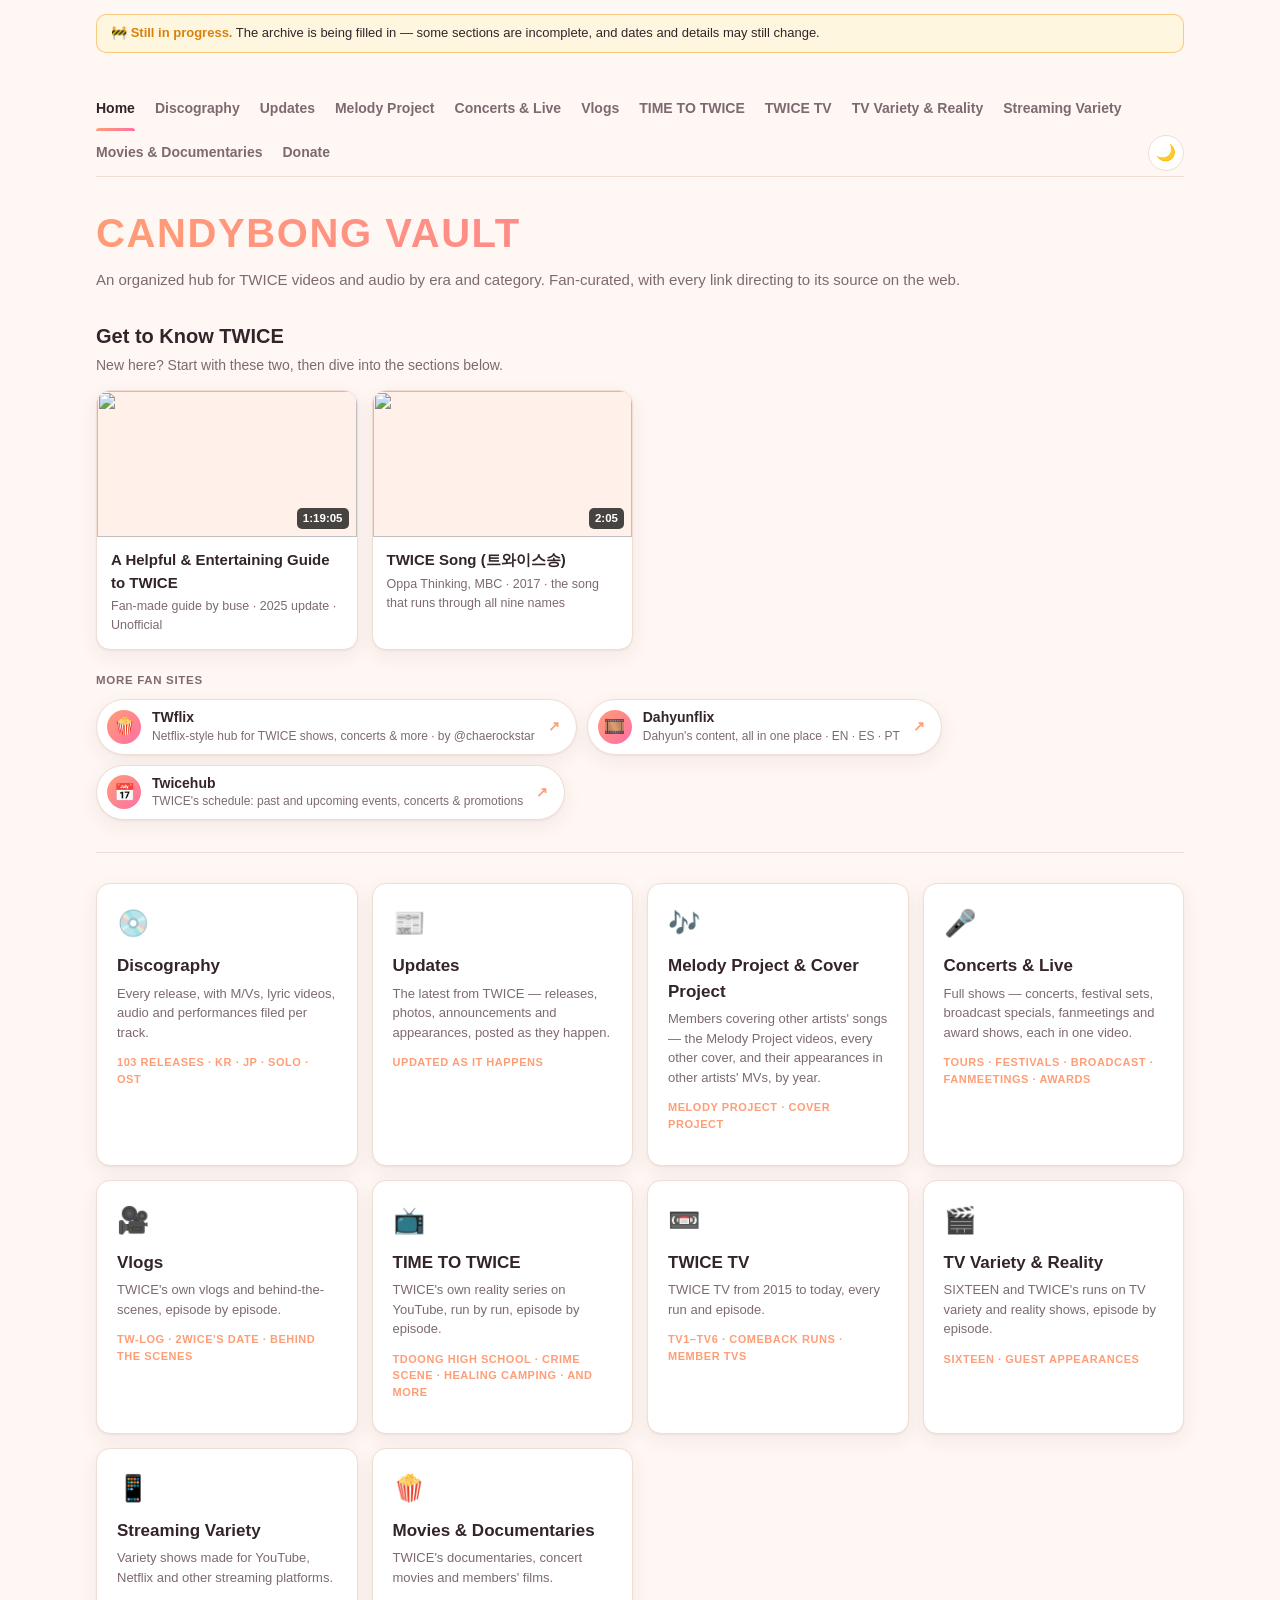
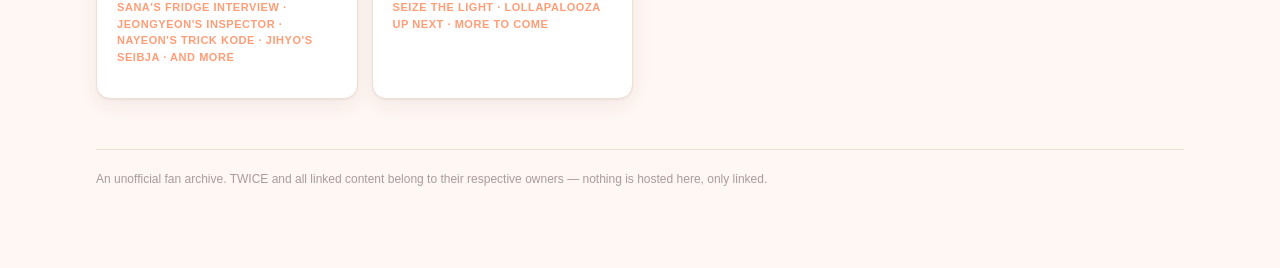
==== index.html @ 9ba410be "Movies & Documentaries page, back-to-top button, Lovely icons on member pages, member colours shared" ====
<!DOCTYPE html>
<html lang="en">
<head>
<meta charset="UTF-8">
<meta name="viewport" content="width=device-width, initial-scale=1.0">
<title>Candybong Vault · TWICE Archive</title>
<meta name="description" content="An organized hub for TWICE videos and audio by era and category. Fan-curated, with every link directing to its source on the web.">
<!-- Cache busting: bump every ?v= together whenever the CSS, JS or the JSON in
     data/ changes, so a browser can't pair new HTML with a stale script or stale
     data the way GitHub Pages' ten minute cache otherwise allows. The scripts
     pass their own ?v= through to the data file they fetch. -->
<link rel="icon" type="image/png" href="assets/img/favicon.png?v=258">
<link rel="apple-touch-icon" href="assets/img/apple-touch-icon.png?v=258">
<link rel="stylesheet" href="assets/css/style.css?v=258">
<script>try{var t=localStorage.getItem('twice-archive:theme');if(t==='light'||t==='dark')document.documentElement.setAttribute('data-theme',t)}catch(e){}</script>
</head>
<body>
<div class="wrap">
  <p class="wip-banner" role="status">🚧 <b>Still in progress.</b> The archive is being filled in — some sections are incomplete, and dates and details may still change.</p>
  <header class="site-head">
    <nav class="site-nav">
      <button type="button" class="theme-toggle" id="themeToggle" aria-label="Switch theme">🌙</button>
    </nav>
    <h1 class="site-title">Candybong Vault</h1>
    <p>An organized hub for TWICE videos and audio by era and category. Fan-curated, with every link directing to its source on the web.</p>
  </header>

  <!-- Starting points for someone new to TWICE. Each card links straight to the
       video; the thumbnail comes from YouTube. -->
  <section class="intro">
    <h2 class="intro-title">Get to Know TWICE</h2>
    <p class="intro-lede">New here? Start with these two, then dive into the sections below.</p>
    <div class="intro-grid">
      <a class="intro-card" href="https://www.youtube.com/watch?v=TJn3g9sWeDY" target="_blank" rel="noopener">
        <span class="thumb"><img src="https://i.ytimg.com/vi/TJn3g9sWeDY/hqdefault.jpg" alt="" loading="lazy"><i>1:19:05</i></span>
        <span class="body">
          <b>A Helpful &amp; Entertaining Guide to TWICE</b>
          <small>Fan-made guide by buse · 2025 update · Unofficial</small>
        </span>
      </a>
      <a class="intro-card" href="https://www.youtube.com/watch?v=YdeeXDO--cs" target="_blank" rel="noopener">
        <span class="thumb"><img src="https://i.ytimg.com/vi/YdeeXDO--cs/hqdefault.jpg" alt="" loading="lazy"><i>2:05</i></span>
        <span class="body">
          <b>TWICE Song (트와이스송)</b>
          <small>Oppa Thinking, MBC · 2017 · the song that runs through all nine names</small>
        </span>
      </a>
    </div>

    <!-- Other fan-made sites worth a visit. Add another <a class="site-link">
         to the row to list one more. -->
    <div class="intro-sites">
      <h3>More fan sites</h3>
      <div class="site-links">
        <a class="site-link" href="https://twflix.carrd.co/" target="_blank" rel="noopener">
          <span class="ico">🍿</span>
          <span class="txt">
            <b>TWflix</b>
            <small>Netflix-style hub for TWICE shows, concerts &amp; more · by @chaerockstar</small>
          </span>
          <span class="go" aria-hidden="true">↗</span>
        </a>
        <a class="site-link" href="https://sites.google.com/view/dahyunflix/intro" target="_blank" rel="noopener">
          <span class="ico">🎞️</span>
          <span class="txt">
            <b>Dahyunflix</b>
            <small>Dahyun's content, all in one place · EN · ES · PT</small>
          </span>
          <span class="go" aria-hidden="true">↗</span>
        </a>
        <a class="site-link" href="https://twicehub.com/twice" target="_blank" rel="noopener">
          <span class="ico">📅</span>
          <span class="txt">
            <b>Twicehub</b>
            <small>TWICE's schedule: past and upcoming events, concerts &amp; promotions</small>
          </span>
          <span class="go" aria-hidden="true">↗</span>
        </a>
      </div>
    </div>
  </section>

  <div class="hub-grid">
    <a class="hub-card" href="discography.html">
      <span class="emoji">💿</span>
      <h2>Discography</h2>
      <p>Every release, with M/Vs, lyric videos, audio and performances filed per track.</p>
      <span class="tag">103 releases · KR · JP · Solo · OST</span>
      <span class="hub-progress" data-key="twice-archive:discography-progress" data-noun="releases" hidden></span>
    </a>

    <a class="hub-card" href="updates.html">
      <span class="emoji">📰</span>
      <h2>Updates</h2>
      <p>The latest from TWICE — releases, photos, announcements and appearances, posted as they happen.</p>
      <span class="tag">Updated as it happens</span>
    </a>

    <a class="hub-card" href="covers.html">
      <span class="emoji">🎶</span>
      <h2>Melody Project &amp; Cover Project</h2>
      <p>Members covering other artists' songs — the Melody Project videos, every other cover, and their appearances in other artists' MVs, by year.</p>
      <span class="tag">Melody Project · Cover Project</span>
      <span class="hub-progress" data-key="twice-archive:covers-progress" data-noun="covers" hidden></span>
    </a>

    <a class="hub-card" href="live.html">
      <span class="emoji">🎤</span>
      <h2>Concerts &amp; Live</h2>
      <p>Full shows — concerts, festival sets, broadcast specials, fanmeetings and award shows, each in one video.</p>
      <span class="tag">Tours · Festivals · Broadcast · Fanmeetings · Awards</span>
      <span class="hub-progress" data-key="twice-archive:live-progress" data-noun="shows" hidden></span>
    </a>

    <a class="hub-card" href="vlogs.html">
      <span class="emoji">🎥</span>
      <h2>Vlogs</h2>
      <p>TWICE's own vlogs and behind-the-scenes, episode by episode.</p>
      <span class="tag">TW-LOG · 2WICE's DATE · Behind the Scenes</span>
      <span class="hub-progress" data-key="twice-archive:vlogs-progress" data-noun="episodes" hidden></span>
    </a>

    <a class="hub-card" href="timetotwice.html">
      <span class="emoji">📺</span>
      <h2>TIME TO TWICE</h2>
      <p>TWICE's own reality series on YouTube, run by run, episode by episode.</p>
      <span class="tag">TDOONG High School · Crime Scene · Healing Camping · and more</span>
      <span class="hub-progress" data-key="twice-archive:ttt-progress" data-noun="episodes" hidden></span>
    </a>

    <a class="hub-card" href="twicetv.html">
      <span class="emoji">📼</span>
      <h2>TWICE TV</h2>
      <p>TWICE TV from 2015 to today, every run and episode.</p>
      <span class="tag">TV1–TV6 · comeback runs · member TVs</span>
      <span class="hub-progress" data-key="twice-archive:twicetv-progress" data-noun="episodes" hidden></span>
    </a>

    <a class="hub-card" href="variety.html">
      <span class="emoji">🎬</span>
      <h2>TV Variety &amp; Reality</h2>
      <p>SIXTEEN and TWICE's runs on TV variety and reality shows, episode by episode.</p>
      <span class="tag">SIXTEEN · Guest appearances</span>
      <span class="hub-progress" data-key="twice-archive:variety-progress" data-noun="episodes" hidden></span>
    </a>

    <a class="hub-card" href="streaming.html">
      <span class="emoji">📱</span>
      <h2>Streaming Variety</h2>
      <p>Variety shows made for YouTube, Netflix and other streaming platforms.</p>
      <span class="tag">Sana's Fridge Interview · Jeongyeon's Inspector · Nayeon's Trick KODE · Jihyo's Seibja · and more</span>
      <span class="hub-progress" data-key="twice-archive:streaming-progress" data-noun="episodes" hidden></span>
    </a>

    <a class="hub-card" href="movies.html">
      <span class="emoji">🍿</span>
      <h2>Movies &amp; Documentaries</h2>
      <p>TWICE's documentaries, concert movies and members' films.</p>
      <span class="tag">Seize the Light · Lollapalooza UP NEXT · more to come</span>
      <span class="hub-progress" data-key="twice-archive:movies-progress" data-noun="videos" hidden></span>
    </a>
  </div>

  <footer class="site-foot">
    An unofficial fan archive. TWICE and all linked content belong to their respective owners —
    nothing is hosted here, only linked.
  </footer>

</div>
<script src="assets/js/theme.js?v=258"></script>
<script>
/* Watched progress on the Discography card. The discography page leaves its
   totals in localStorage each time it counts them, so the hub can show them
   without loading the whole data file. Nothing stored yet — never visited, or
   storage off — and the line simply stays hidden. */
document.querySelectorAll('.hub-progress[data-key]').forEach(function (host) {
  var p;
  try { p = JSON.parse(localStorage.getItem(host.dataset.key) || 'null'); }
  catch (e) { p = null; }
  if (!p || !p.total || p.entries == null) return;
  var done = p.seen >= p.total;
  host.classList.toggle('done', done);
  host.innerHTML =
    '<i class="bar"><b style="width:' + Math.round(100 * p.seen / p.total) + '%"></b></i>' +
    (done
      ? '✓ All ' + p.total + ' videos watched'
      : '<b>' + p.seen + '</b> / ' + p.total + ' videos watched · ' +
        p.done + ' of ' + p.entries + ' ' + host.dataset.noun + ' done');
  host.hidden = false;
});
</script>
</body>
</html>
---- assets/css/style.css ----
/* ---------------------------------------------------------------------------
   TWICE Content Archive — shared stylesheet.

   Every colour is a token on :root so the dark-mode block below only has to
   restate the handful that actually change. Pages set data-accent on <html>
   to tint themselves per section (discography, time-to-twice, …) without
   needing their own stylesheet.
--------------------------------------------------------------------------- */

:root {
  --peach:      #ff9d76;
  --candy:      #ff6fa5;
  --grape:      #8b6fd1;
  --mint:       #4ec9b0;

  --accent:     var(--peach);
  --accent-2:   var(--candy);
  --accent-ink: var(--accent);   /* accent used as text; pages with a pale accent point it at --accent-2 */

  --bg:         #fff7f3;
  --surface:    #ffffff;
  --surface-2:  #fff1ea;
  --line:       #f0ddd4;
  --line-soft:  #f7e8e1;

  --text:       #33242a;
  --text-soft:  #7d6a70;
  --text-faint: #a99a9f;

  --ok:         #2e9e6b;
  --warn:       #c97a1e;

  --radius:     14px;
  --radius-sm:  9px;
  --shadow:     0 1px 2px rgba(80,40,50,.06), 0 6px 20px rgba(80,40,50,.07);
  --shadow-lg:  0 10px 50px rgba(60,25,40,.22);

  --font: "Pretendard", -apple-system, BlinkMacSystemFont, "Segoe UI", Roboto,
          "Helvetica Neue", "Apple SD Gothic Neo", "Malgun Gothic", sans-serif;
}

/* Section tints. Each page sets one on <html>. */
:root[data-accent="discography"] { --accent: var(--candy);  --accent-2: var(--peach); }
:root[data-accent="shows"]       { --accent: var(--grape);  --accent-2: var(--candy); }
/* Updates through Movies & Documentaries each wear one member's colour, in menu
   order, fading into a deeper shade of it (the member hex matches MEMBER_COLORS in core.js). */
:root[data-accent="updates"]     { --accent: #49c0ec; --accent-2: #1f7fb8; } /* Nayeon */
:root[data-accent="covers"]      { --accent: #c4cc63; --accent-2: #737d1c; } /* Jeongyeon (her Lovely's green) */
:root[data-accent="live"]        { --accent: #e67ea3; --accent-2: #c2457e; } /* Momo */
:root[data-accent="vlogs"]       { --accent: #8c79b4; --accent-2: #5b4596; } /* Sana */
:root[data-accent="ttt"]         { --accent: #f9cc85; --accent-2: #e0913a; } /* Jihyo */
:root[data-accent="twicetv"]     { --accent: #62dab4; --accent-2: #1f9a76; } /* Mina (her Lovely's mint) */
/* Dahyun's white. White vanishes on the light page, so there it's silver;
   the dark page gets the pearl white itself (set below, with the dark inks). */
:root[data-accent="variety"]     { --accent: #c9c4ce; --accent-2: #8a8490; } /* Dahyun */
:root[data-accent="streaming"]   { --accent: #e62722; --accent-2: #a8151a; } /* Chaeyoung */
:root[data-accent="movies"]      { --accent: #2253a3; --accent-2: #163a78; } /* Tzuyu */
:root:is([data-accent="covers"], [data-accent="live"], [data-accent="vlogs"],
      [data-accent="twicetv"], [data-accent="variety"], [data-accent="updates"],
      [data-accent="ttt"], [data-accent="streaming"], [data-accent="movies"]) { --accent-ink: var(--accent-2); }
/* Silver is too light to read as text on the light page; a deeper grey does. */
:root[data-accent="variety"] { --accent-ink: #6d6772; }
/* …but on the dark background it's the bright member colour that reads. */
@media (prefers-color-scheme: dark) {
  :root:not([data-theme="light"]) { --accent-ink: var(--accent); }
}
:root[data-theme="dark"] { --accent-ink: var(--accent); }
/* Tzuyu's navy is too dark to read on the dark background; lift it. */
@media (prefers-color-scheme: dark) {
  :root[data-accent="movies"]:not([data-theme="light"]) { --accent-ink: #7fa6ea; }
}
:root[data-accent="movies"][data-theme="dark"] { --accent-ink: #7fa6ea; }
@media (prefers-color-scheme: dark) {
  :root[data-accent="variety"]:not([data-theme="light"]) { --accent: #f4f2f6; --accent-2: #bcb7c1; --accent-ink: #f4f2f6; }
}
:root[data-accent="variety"][data-theme="dark"] { --accent: #f4f2f6; --accent-2: #bcb7c1; --accent-ink: #f4f2f6; }
/* Jeongyeon's green, Jihyo's apricot, Mina's mint and Dahyun's white are too pale for white text on a selected chip. */
:root:is([data-accent="covers"], [data-accent="ttt"], [data-accent="twicetv"], [data-accent="variety"]) .chip.on { color: #2a1b22; }

@media (prefers-color-scheme: dark) {
  :root:not([data-theme="light"]) {
    --bg:        #171114;
    --surface:   #211820;
    --surface-2: #2b2029;
    --line:      #3a2c36;
    --line-soft: #312430;
    --text:      #f6ecf1;
    --text-soft: #bda9b5;
    --text-faint:#8e7a86;
    --ok:        #5fd39b;
    --warn:      #e0a457;
    --shadow:    0 1px 2px rgba(0,0,0,.35), 0 6px 20px rgba(0,0,0,.35);
    --shadow-lg: 0 10px 50px rgba(0,0,0,.6);
  }
}
:root[data-theme="dark"] {
  --bg:#171114; --surface:#211820; --surface-2:#2b2029; --line:#3a2c36;
  --line-soft:#312430; --text:#f6ecf1; --text-soft:#bda9b5; --text-faint:#8e7a86;
  --ok:#5fd39b; --warn:#e0a457;
  --shadow:0 1px 2px rgba(0,0,0,.35), 0 6px 20px rgba(0,0,0,.35);
  --shadow-lg:0 10px 50px rgba(0,0,0,.6);
}

* { box-sizing: border-box; }

body {
  margin: 0;
  font-family: var(--font);
  background: var(--bg);
  color: var(--text);
  -webkit-font-smoothing: antialiased;
  line-height: 1.5;
}

a { color: inherit; }

.wrap { max-width: 1120px; margin: 0 auto; padding: 0 16px 80px; }

/* ---------- header ---------- */

.site-head { padding: 34px 0 22px; }

/* Site-wide notice while the archive is being filled in. Remove the <p> from
   each page when it's done. */
.wip-banner {
  margin: 14px 0 0; padding: 9px 14px;
  border: 1px solid color-mix(in srgb, #f0980d 45%, transparent);
  border-radius: 10px;
  background: color-mix(in srgb, #ffc224 14%, var(--surface));
  color: var(--text); font-size: 13px; line-height: 1.45;
}
.wip-banner b { color: #d9820a; }

/* Site navigation reads as a menu bar — plain links on a rule, the current
   page underlined — so it can't be mistaken for the filter pills below it. */
.site-nav {
  display: flex; flex-wrap: wrap; gap: 0 20px; align-items: center;
  margin-bottom: 26px;
  border-bottom: 1px solid var(--line);
}
.site-nav a {
  position: relative;
  text-decoration: none; font-size: 14px; font-weight: 600;
  color: var(--text-soft);
  padding: 11px 0;
}
.site-nav a:hover { color: var(--text); }
.site-nav a.on { color: var(--text); }
.site-nav a.on::after {
  content: ""; position: absolute; left: 0; right: 0; bottom: -1px;
  height: 3px; border-radius: 3px 3px 0 0;
  background: linear-gradient(90deg, var(--accent), var(--accent-2));
}

/* Light / dark toggle, pushed to the right end of the nav row. */
.theme-toggle {
  margin: 5px 0 5px auto;
  width: 36px; height: 36px; border-radius: 999px;
  display: inline-grid; place-items: center;
  font-size: 16px; line-height: 1; cursor: pointer;
  border: 1px solid var(--line); background: var(--surface);
  transition: border-color .15s ease, transform .15s ease;
}
.theme-toggle:hover { border-color: var(--accent); transform: rotate(-12deg); }
.theme-toggle:focus-visible { outline: 2px solid var(--accent); outline-offset: 2px; }

.site-head h1 {
  margin: 0 0 6px;
  font-size: clamp(26px, 5vw, 40px);
  letter-spacing: -.02em;
  background: linear-gradient(100deg, var(--accent), var(--accent-2));
  -webkit-background-clip: text; background-clip: text;
  -webkit-text-fill-color: transparent;
}
/* The home page's site name: capitals from CSS rather than typed, so screen
   readers still read it as words. Loosened, since caps crowd at -.02em. */
.site-head h1.site-title { text-transform: uppercase; letter-spacing: .04em; }
.site-head p { margin: 0; color: var(--text-soft); font-size: 15px; }
/* ---------- Get to Know TWICE (home page) ---------- */

/* A rule under the section sets it apart from the archive cards below. */
.intro {
  margin: 8px 0 30px; padding-bottom: 32px;
  border-bottom: 1px solid var(--line);
}
.intro-title { margin: 0 0 4px; font-size: 20px; }
.intro-lede { margin: 0 0 14px; font-size: 14px; color: var(--text-soft); }
.intro-grid {
  display: grid; gap: 14px;
  grid-template-columns: repeat(auto-fill, minmax(260px, 1fr));
}
.intro-card {
  display: flex; flex-direction: column; text-decoration: none;
  background: var(--surface);
  border: 1px solid var(--line);
  border-radius: var(--radius);
  overflow: hidden;
  box-shadow: var(--shadow);
  transition: transform .15s ease, border-color .15s ease;
}
.intro-card:hover { transform: translateY(-3px); border-color: var(--accent); }
.intro-card .thumb { position: relative; display: block; aspect-ratio: 16 / 9; background: var(--surface-2); }
.intro-card .thumb img { width: 100%; height: 100%; object-fit: cover; display: block; }
.intro-card .thumb i {
  position: absolute; right: 8px; bottom: 8px;
  font-style: normal; font-size: 11.5px; font-weight: 700; color: #fff;
  padding: 2px 6px; border-radius: 5px; background: rgba(0,0,0,.72);
}
.intro-card .body { display: block; padding: 12px 14px 14px; }
.intro-card b { display: block; font-size: 15px; margin-bottom: 3px; }
.intro-card small { display: block; font-size: 12.5px; color: var(--text-soft); }

/* Other fan sites: a row of pill buttons under the intro cards. */
.intro-sites { margin-top: 22px; }
.intro-sites h3 {
  margin: 0 0 10px; font-size: 11.5px; font-weight: 700;
  text-transform: uppercase; letter-spacing: .06em; color: var(--text-soft);
}
.site-links { display: flex; flex-wrap: wrap; gap: 10px; }
.site-link {
  display: inline-flex; align-items: center; gap: 11px;
  max-width: 100%; padding: 9px 16px 9px 10px;
  text-decoration: none; color: var(--text);
  background: var(--surface);
  border: 1px solid var(--line); border-radius: 999px;
  box-shadow: var(--shadow);
  transition: transform .15s ease, border-color .15s ease;
}
.site-link:hover { transform: translateY(-2px); border-color: var(--accent); }
.site-link:focus-visible { outline: 2px solid var(--accent); outline-offset: 2px; }
.site-link .ico {
  flex: none; width: 34px; height: 34px; border-radius: 999px;
  display: grid; place-items: center; font-size: 17px;
  background: linear-gradient(135deg, var(--accent), var(--accent-2));
}
.site-link .txt { min-width: 0; }
.site-link b { display: block; font-size: 14px; line-height: 1.25; }
.site-link small { display: block; font-size: 12px; color: var(--text-soft); }
.site-link .go { flex: none; margin-left: 2px; font-size: 14px; font-weight: 700; color: var(--accent-ink); transition: transform .15s ease; }
.site-link:hover .go { transform: translate(2px, -2px); }

/* ---------- hub cards ---------- */

.hub-grid {
  display: grid; gap: 14px;
  grid-template-columns: repeat(auto-fill, minmax(240px, 1fr));
  margin-top: 8px;
}
.hub-card {
  display: block; text-decoration: none;
  background: var(--surface);
  border: 1px solid var(--line);
  border-radius: var(--radius);
  padding: 20px;
  box-shadow: var(--shadow);
  transition: transform .15s ease, border-color .15s ease;
}
.hub-card:hover { transform: translateY(-3px); border-color: var(--accent); }
.hub-card.soon { opacity: .55; pointer-events: none; }
.hub-card .emoji { font-size: 26px; display: block; margin-bottom: 10px; }
.hub-card h2 { margin: 0 0 5px; font-size: 17px; }
.hub-card p { margin: 0; font-size: 13px; color: var(--text-soft); }
.hub-card .tag {
  display: inline-block; margin-top: 12px; font-size: 11px; font-weight: 700;
  text-transform: uppercase; letter-spacing: .05em; color: var(--accent-ink);
}
/* Watched totals under the Discography card's tag, filled in by index.html
   from what discography.js last counted. */
.hub-progress { display: block; margin-top: 10px; font-size: 12px; color: var(--text-soft); }
.hub-progress .bar {
  display: block; height: 4px; border-radius: 999px; margin-bottom: 6px;
  background: var(--line); overflow: hidden;
}
.hub-progress .bar b {
  display: block; height: 100%;
  background: linear-gradient(90deg, var(--accent), var(--accent-2));
}
.hub-progress > b { color: var(--accent-ink); }
.hub-progress.done { color: var(--ok); font-weight: 600; }
.hub-progress.done .bar b { background: var(--ok); }

/* ---------- toolbar ---------- */

.toolbar {
  position: sticky; top: 0; z-index: 20;
  background: color-mix(in srgb, var(--bg) 88%, transparent);
  backdrop-filter: blur(10px);
  border-bottom: 1px solid var(--line-soft);
  padding: 12px 0;
  margin-bottom: 20px;
}
/* theme.js tucks the toolbar away while you scroll down the list and
   brings it back as soon as you scroll up. */
.toolbar { transition: transform .25s ease; }
.toolbar.tucked { transform: translateY(calc(-100% - 1px)); }
.toolbar .row { display: flex; flex-wrap: wrap; gap: 8px; align-items: center; }
.toolbar .row + .row { margin-top: 9px; }

.search {
  flex: 1 1 220px; min-width: 0;
  padding: 10px 14px; font-size: 14px; font-family: inherit;
  color: var(--text);
  background: var(--surface);
  border: 1px solid var(--line); border-radius: 999px;
}
.search:focus { outline: 2px solid var(--accent); outline-offset: 1px; border-color: transparent; }

.chip {
  font: inherit; font-size: 12.5px; font-weight: 600;
  color: var(--text-soft); cursor: pointer;
  padding: 7px 12px; border-radius: 999px;
  border: 1px solid var(--line); background: var(--surface);
}
.chip:hover { color: var(--text); }
.chip.on {
  color: #fff; border-color: transparent;
  background: linear-gradient(120deg, var(--accent), var(--accent-2));
}

/* The page's main split (Melody Project / Cover Project…, Tours / Festivals…)
   is a segmented control rather than more pills: one tinted track, the chosen
   segment lifted out of it. It wraps inside the track rather than scrolling:
   a page with many series (TV Variety) outgrows one line, and a mouse can't
   swipe a hidden-scrollbar row sideways. */
.toolbar .row.tabs {
  display: inline-flex; flex-wrap: wrap; gap: 2px;
  max-width: 100%;
  padding: 4px; border-radius: 12px;
  background: var(--surface-2); border: 1px solid var(--line);
}
.tabs .chip {
  flex: none; white-space: nowrap;
  font-size: 13.5px; padding: 8px 14px; border-radius: 9px;
  border: 0; background: transparent;
}
.tabs .chip.on {
  color: var(--accent-ink); background: var(--surface);
  box-shadow: 0 1px 2px rgba(80,40,50,.10), 0 2px 8px rgba(80,40,50,.08);
}
/* In the dark the surface is darker than the track, so a white-card lift
   would read as sunken — tint the chosen segment with the accent instead. */
@media (prefers-color-scheme: dark) {
  :root:not([data-theme="light"]) .tabs .chip.on {
    color: var(--text); box-shadow: none;
    background: color-mix(in srgb, var(--accent) 32%, var(--surface-2));
  }
}
:root[data-theme="dark"] .tabs .chip.on {
  color: var(--text); box-shadow: none;
  background: color-mix(in srgb, var(--accent) 32%, var(--surface-2));
}
.toolbar .row.tabs + .row { margin-top: 12px; }

/* Past a handful of series, live.js swaps the tabs for one dropdown: a pill
   the size of the search box, with its own chevron in place of the browser's. */
.series-picker {
  position: relative; display: inline-flex; align-items: center; gap: 10px;
  max-width: 100%;
}
.picker-label {
  font-size: 12px; font-weight: 700; letter-spacing: .06em; text-transform: uppercase;
  color: var(--text-soft);
}
.series-picker select {
  appearance: none; -webkit-appearance: none;
  min-width: 260px; max-width: 100%; min-height: 40px;
  padding: 9px 40px 9px 16px;
  font: inherit; font-size: 14px; font-weight: 600; color: var(--text);
  background: var(--surface-2); cursor: pointer;
  border: 1px solid var(--line); border-radius: 12px;
  text-overflow: ellipsis;
}
.series-picker select:hover { border-color: var(--accent); }
.series-picker select:focus-visible { outline: 2px solid var(--accent); outline-offset: 1px; }
.series-picker::after {
  content: ''; position: absolute; right: 16px; top: 50%;
  width: 7px; height: 7px; margin-top: -5px; pointer-events: none;
  border-right: 2px solid var(--text-soft); border-bottom: 2px solid var(--text-soft);
  transform: rotate(45deg);
}
.toolbar .row.picker + .row { margin-top: 12px; }

/* On a phone the nav doesn't fit one line, and wrapping it leaves the first
   row's underline floating off the rule. Keep it one row that swipes sideways,
   with the theme toggle pinned at the right end over a fade. The main tabs wrap
   inside their track instead, so no category hides off the edge. A mouse
   has no swipe, so theme.js turns the wheel sideways on the nav row. */
@media (max-width: 640px) {
  .site-nav {
    flex-wrap: nowrap; gap: 0 18px;
    overflow-x: auto; scrollbar-width: none;
  }
  .site-nav::-webkit-scrollbar { display: none; }
  .site-nav a { flex: none; white-space: nowrap; }
  .site-nav a.on::after { bottom: 0; }       /* the scroller clips anything below its edge */
  .theme-toggle {
    position: sticky; right: 0; flex: none;
    /* a solid ring, then a fade, so links slide out of sight under it */
    box-shadow: 0 0 0 6px var(--bg), -26px 0 16px 2px var(--bg);
  }
  .toolbar .row.tabs { display: flex; flex-wrap: wrap; }
  .toolbar .row:first-child { flex-wrap: nowrap; }   /* search and progress share one line */
  .search { flex-basis: 0; }

  /* Wrapped member and year chips stacked up to fill most of a phone screen,
     and the toolbar is sticky, so they stayed there. Give each row one line
     that swipes sideways and runs to the screen edges. */
  .toolbar .row:not(.tabs):not(.picker):not(:first-child) {
    flex-wrap: nowrap; overflow-x: auto; scrollbar-width: none;
    margin-inline: -16px; padding-inline: 16px;
  }
  .toolbar .row:not(.tabs):not(.picker):not(:first-child)::-webkit-scrollbar { display: none; }
  .toolbar .row:not(.tabs):not(.picker):not(:first-child) > * { flex: none; white-space: nowrap; }

  /* The dropdown stretches to the full width beside its label. */
  .series-picker { display: flex; flex: 1; }
  .series-picker select { flex: 1; min-width: 0; }

}

/* Count beside a filter chip's label. */
.chip-n {
  font-size: 10.5px; font-weight: 700; opacity: .6;
  margin-left: 2px;
}
.chip.on .chip-n { opacity: .8; }

.spacer { flex: 1 1 auto; }

.progress-pill {
  font-size: 12.5px; font-weight: 600; color: var(--text-soft);
  padding: 7px 12px; border-radius: 999px;
  background: var(--surface-2); border: 1px solid var(--line);
  white-space: nowrap;
}
.progress-pill b { color: var(--accent-ink); }

/* ---------- album grid ---------- */

.era-head {
  display: flex; align-items: center; gap: 12px;
  margin: 34px 0 14px;
}
.era-head h2 { margin: 0; font-size: 19px; letter-spacing: -.01em; }
.era-head .rule { flex: 1; height: 1px; background: var(--line); }
.era-head .count { font-size: 12px; color: var(--text-faint); }
.era-head .era-years { margin-left: 4px; font-size: 14px; font-weight: 600; color: var(--text-faint); }

/* A season inside a series section (Vlogs: TW-LOG's Secret Friend, its tours). */
.season-head {
  display: flex; align-items: baseline; gap: 10px;
  margin: 22px 0 10px; padding-left: 10px;
  border-left: 3px solid var(--accent);
}
.season-head h3 { margin: 0; font-size: 15px; }
.season-head .count { font-size: 12px; color: var(--text-faint); }
.season-summary {
  margin: -4px 0 12px; padding-left: 13px; max-width: 70ch;
  font-size: 13px; line-height: 1.5; color: var(--text-soft);
}

.album-grid {
  display: grid; gap: 16px;
  grid-template-columns: repeat(auto-fill, minmax(168px, 1fr));
}

.album-card {
  display: flex; flex-direction: column; text-align: left;
  font: inherit; color: inherit; cursor: pointer;
  padding: 0; border: 1px solid var(--line); border-radius: var(--radius);
  background: var(--surface); overflow: hidden;
  box-shadow: var(--shadow);
  transition: transform .15s ease, border-color .15s ease;
}
.album-card:hover { transform: translateY(-3px); border-color: var(--accent); }

.cover {
  position: relative; aspect-ratio: 1 / 1; width: 100%;
  background: linear-gradient(135deg, var(--accent), var(--accent-2));
  display: grid; place-items: center; overflow: hidden;
}
.cover img { width: 100%; height: 100%; object-fit: cover; display: block; }
/* Stand-in when no cover art has been dropped into assets/img/covers yet. */
.cover .initials {
  font-size: 30px; font-weight: 800; color: #fff;
  letter-spacing: -.03em; text-shadow: 0 2px 10px rgba(0,0,0,.25);
}
.cover .ring {
  position: absolute; right: 8px; bottom: 8px;
  font-size: 10.5px; font-weight: 700; color: #fff;
  padding: 3px 8px; border-radius: 999px;
  background: rgba(20,10,16,.6); backdrop-filter: blur(4px);
}
.cover .ring.done { background: var(--ok); }

/* Watched progress on a cover. The bar along the bottom fills as videos are
   watched; a finished release also gets a tick, a dimmed cover and a green
   frame so it reads as done from across the grid. */
.cover .bar {
  position: absolute; left: 0; right: 0; bottom: 0; height: 4px;
  background: rgba(20,10,16,.35);
}
.cover .bar i { display: block; height: 100%; background: var(--accent); transition: width .2s ease; }
.cover .tick {
  position: absolute; left: 8px; top: 8px;
  width: 26px; height: 26px; border-radius: 999px;
  display: grid; place-items: center;
  font-size: 14px; font-weight: 800; line-height: 1; color: #fff;
  background: var(--ok); box-shadow: 0 2px 8px rgba(0,0,0,.3);
}
.album-card.done { border-color: var(--ok); }
.album-card.done:hover { border-color: var(--ok); }
.album-card.done .cover img { filter: saturate(.55) brightness(.8); }
.album-card.done .cover .bar i { background: var(--ok); }

.album-card .body { padding: 11px 12px 13px; }
.album-card h3 { margin: 0 0 3px; font-size: 14px; line-height: 1.3; }
.album-card .meta { margin: 0; font-size: 11.5px; color: var(--text-faint); }

/* Who the release is credited to, when it isn't simply Twice — the other
   artist on a collaboration. */
.card-artist {
  margin: 0 0 6px; font-size: 11.5px; font-weight: 600;
  color: var(--accent-ink); line-height: 1.3;
}
.panel-artist {
  margin: 0 0 5px; font-size: 13px; font-weight: 600; color: var(--accent-ink);
}

/* Release type, shown under the title on the card and in the panel head. */
.type-row { margin: 0 0 5px; }
.type-badge {
  display: inline-block;
  font-size: 10px; font-weight: 700; letter-spacing: .05em; text-transform: uppercase;
  padding: 2.5px 8px; border-radius: 999px;
  border: 1px solid var(--line); background: var(--surface-2); color: var(--text-soft);
}
.type-badge[data-type="Full Album"] { background:#8b6fd1; border-color:transparent; color:#fff; }
.type-badge[data-type="EP"]         { background:#3f8fd6; border-color:transparent; color:#fff; }
.type-badge[data-type="Single"]     { background:#e0902f; border-color:transparent; color:#fff; }
.type-badge[data-type="Reissue"]    { background:#4ec9b0; border-color:transparent; color:#123; }
.type-badge[data-type="Compilation"] { background:#e2b93b; border-color:transparent; color:#2a1b22; }
.type-badge[data-type="Remix Album"] { background:#8b6fd1; border-color:transparent; color:#fff; }

/* Recently released — set by isNew() in discography.js, expires on its own. */
.new-badge {
  display: inline-block; margin-left: 4px;
  font-size: 10px; font-weight: 800; letter-spacing: .05em; text-transform: uppercase;
  padding: 2.5px 8px; border-radius: 999px;
  background: var(--accent); color: #fff;
}

/* A member writing credit. On its own line under the title rather than lost
   among the pills on the title row. */
.written-row { margin: 6px 0 0 28px; display: flex; flex-wrap: wrap; gap: 6px; }
.written, .member {
  display: inline-block;
  font-size: 11.5px; font-weight: 700; letter-spacing: .01em;
  padding: 3px 10px; border-radius: 999px;
  /* A hairline keeps a near-white member colour (Dahyun) legible against the
     light theme; it disappears against the darker colours. */
  border: 1px solid rgba(0,0,0,.14);
  /* fallback until the inline member colours apply */
  color: #fff; background: linear-gradient(120deg, var(--grape), var(--accent));
}
:root[data-theme="dark"] .written, :root[data-theme="dark"] .member { border-color: rgba(255,255,255,.18); }
@media (prefers-color-scheme: dark) {
  :root:not([data-theme="light"]) .written,
  :root:not([data-theme="light"]) .member { border-color: rgba(255,255,255,.18); }
}
@media (max-width: 560px) { .written-row { margin-left: 0; } }

/* Solo, sub-unit and featured credits beside a track title. */
.credit {
  font-size: 11px; font-weight: 600; color: var(--text-soft);
  padding: 2px 8px; border-radius: 999px;
  background: var(--surface-2); border: 1px solid var(--line);
}

/* ---------- album detail overlay ---------- */

.overlay {
  position: fixed; inset: 0; z-index: 100;
  display: none; padding: 20px 14px;
  background: rgba(30,12,22,.55); backdrop-filter: blur(4px);
  overflow-y: auto; overscroll-behavior: contain;
}
.overlay.open { display: block; }

.panel {
  max-width: 820px; margin: 0 auto;
  background: var(--bg);
  border: 1px solid var(--line);
  border-radius: 18px;
  box-shadow: var(--shadow-lg);
  overflow: hidden;
}

.panel-head {
  display: flex; gap: 16px; align-items: flex-start;
  padding: 20px; border-bottom: 1px solid var(--line);
  background: var(--surface);
}
.panel-head .cover { width: 108px; flex: none; border-radius: var(--radius-sm); }
.panel-head .info { flex: 1; min-width: 0; }
.panel-head h2 { margin: 0 0 3px; font-size: 21px; letter-spacing: -.01em; }
.panel-head .ko { margin: 0 0 6px; font-size: 13px; color: var(--text-soft); }
.panel-head .meta { margin: 0 0 12px; font-size: 12.5px; color: var(--text-faint); }
.panel-close {
  font: inherit; font-size: 22px; line-height: 1; cursor: pointer;
  color: var(--text-soft); background: none; border: 0; padding: 4px 6px;
}
.panel-close:hover { color: var(--text); }
/* ‹ › to the neighbouring release, grouped with the close button. */
.panel-nav { display: flex; align-items: center; gap: 6px; flex: none; }
.panel-arrow {
  font: inherit; font-size: 20px; line-height: 1; cursor: pointer;
  width: 32px; height: 32px; border-radius: 999px;
  display: grid; place-items: center; padding: 0 0 2px;
  color: var(--text-soft); background: var(--surface-2); border: 1px solid var(--line);
}
.panel-arrow:hover:not(:disabled) { color: var(--text); border-color: var(--accent); }
.panel-arrow:disabled { opacity: .35; cursor: default; }

/* The arrows float at the panel's sides, vertically centred, and stay put while
   the tracklist scrolls. They only show while the overlay is open. */
.panel-float { display: none; }
.overlay.open + .panel-float { display: block; }
.panel-float .panel-arrow {
  position: fixed; z-index: 101; top: 50%; transform: translateY(-50%);
  width: 44px; height: 44px; padding: 0;
  color: var(--text); background: var(--surface);
  box-shadow: var(--shadow-lg);
}
/* 820px panel, 14px overlay padding: sit just outside its edges. */
.panel-float #panelPrev { left:  max(10px, calc(50% - 410px - 58px)); }
.panel-float #panelNext { right: max(10px, calc(50% - 410px - 58px)); }
.panel-float .panel-arrow:disabled { opacity: 0; pointer-events: none; }

.stream-links { display: flex; flex-wrap: wrap; gap: 7px; }
.region-lock {
  margin: 7px 0 0; font-size: 11.5px; font-weight: 600; color: var(--warn);
  display: inline-block;
  padding: 3px 9px; border-radius: 999px;
  background: var(--surface-2); border: 1px dashed var(--line);
}
.stream-btn {
  display: inline-flex; align-items: center; gap: 6px;
  text-decoration: none; font-size: 12.5px; font-weight: 600;
  padding: 7px 12px; border-radius: 999px;
  border: 1px solid var(--line); background: var(--surface-2); color: var(--text);
}
.stream-btn:hover { border-color: currentColor; }
.stream-btn .dot { width: 8px; height: 8px; border-radius: 50%; flex: none; }
.stream-btn[data-svc="spotify"]   .dot { background: #1db954; }
.stream-btn[data-svc="appleMusic"].dot,
.stream-btn[data-svc="appleMusic"] .dot { background: #fa243c; }
.stream-btn[data-svc="youtubeMusic"] .dot { background: #ff0000; }
.stream-btn[data-svc="melon"]     .dot { background: #00cd3c; }
/* A service with no link yet still renders, greyed, so gaps are visible. */
.stream-btn.empty { opacity: .4; pointer-events: none; }

.panel-body { padding: 8px 20px 24px; }

/* ---------- track rows ---------- */

.track {
  padding: 14px 0;
  border-bottom: 1px solid var(--line-soft);
}
.track:last-child { border-bottom: 0; }

.track-head { display: flex; align-items: baseline; gap: 8px; flex-wrap: wrap; }
.track-no { font-size: 12px; color: var(--text-faint); width: 20px; flex: none; }
.track-title { font-size: 14.5px; font-weight: 650; }
.track-ko { font-size: 12.5px; color: var(--text-soft); }
.star {
  font-size: 10px; font-weight: 700; text-transform: uppercase; letter-spacing: .05em;
  color: #fff; padding: 2px 7px; border-radius: 999px;
  background: linear-gradient(120deg, var(--accent), var(--accent-2));
}

.video-strip {
  display: grid; gap: 10px; margin-top: 10px;
  grid-template-columns: repeat(auto-fill, minmax(190px, 1fr));
}

.no-video {
  margin-top: 8px; font-size: 12.5px; color: var(--text-faint);
  display: flex; align-items: center; gap: 10px; flex-wrap: wrap;
}
.no-video a { color: var(--accent-ink); font-weight: 600; }

/* ---------- video card ---------- */

.vcard {
  border: 1px solid var(--line); border-radius: var(--radius-sm);
  background: var(--surface); overflow: hidden;
}
.vcard.watched { opacity: .62; }
.vcard.watched:hover { opacity: 1; }

.vthumb {
  position: relative; display: block; width: 100%; padding: 0;
  border: 0; background: #000; cursor: pointer;
  aspect-ratio: 16 / 9; overflow: hidden;
}
.vthumb img { position: relative; z-index: 1; width: 100%; height: 100%; object-fit: cover; display: block; }
.vthumb img[hidden] { display: none; }   /* stub thumbnail — let the gradient show */
/* Sits under the <img>: shows while the thumbnail decodes, and stays put if
   the video has no usable thumbnail at all. Bottom-left so it never collides
   with the centred play button. */
.vthumb .fallback {
  position: absolute; inset: 0;
  display: flex; align-items: flex-end; padding: 9px 10px;
  background: linear-gradient(135deg, var(--accent), var(--accent-2));
  color: #fff; font-size: 11px; font-weight: 700; letter-spacing: .04em;
  text-shadow: 0 1px 4px rgba(0,0,0,.25);
}
.vthumb .play {
  position: absolute; inset: 0; margin: auto;
  width: 46px; height: 46px; border-radius: 50%;
  background: rgba(0,0,0,.62); color: #fff;
  display: grid; place-items: center; font-size: 15px;
  transition: transform .15s ease, background .15s ease;
}
.vthumb:hover .play { transform: scale(1.12); background: var(--accent); }
.vthumb .dur {
  position: absolute; right: 6px; bottom: 6px;
  font-size: 10.5px; font-weight: 600; color: #fff;
  background: rgba(0,0,0,.75); padding: 1px 5px; border-radius: 3px;
}
/* A hand-picked highlight, stuck on the thumbnail itself rather than filed in
   the tag row, so it carries at a glance down a long grid. Top-left is the
   free corner: the play button owns the centre and .dur the bottom-right. The
   white rim and the drop shadow are what make it read as a sticker, and it
   keeps the site's own pink rather than the per-section accent so it looks the
   same on every page. */
.vthumb .must, .season-head .must, .era-head .must {
  position: absolute; z-index: 2; top: 7px; left: 7px;
  font-size: 9.5px; font-weight: 800; letter-spacing: .05em; text-transform: uppercase;
  padding: 3px 8px; border-radius: 999px; white-space: nowrap;
  background: linear-gradient(100deg, #ffc224, #f0980d);
  color: #fff;
  /* White on yellow is thin at this size, so the fill runs to the deep end of
     yellow and the text carries a shadow — the same trick .fallback uses. */
  text-shadow: 0 1px 2px rgba(120,70,0,.55);
  border: 1.5px solid #fff;
  box-shadow: 0 2px 8px rgba(0,0,0,.4);
}
/* On a season heading it sits in line after the title, not over a thumbnail. */
.season-head .must, .era-head .must { position: static; align-self: center; box-shadow: none; }

.vmeta { padding: 8px 10px 9px; display: flex; flex-direction: column; gap: 6px; }
.vlabel { font-size: 12.5px; font-weight: 600; line-height: 1.35; }
.vtags { display: flex; flex-wrap: wrap; gap: 5px; align-items: center; }

.badge {
  font-size: 10px; font-weight: 700; letter-spacing: .04em; text-transform: uppercase;
  padding: 2.5px 7px; border-radius: 999px;
  border: 1px solid transparent;
}
.badge[data-kind="mv"]          { background:#ff6fa5; color:#fff; }
.badge[data-kind="special"]     { background:#d98cf0; color:#2a1b22; }
.badge[data-kind="lyric"]       { background:#8b6fd1; color:#fff; }
.badge[data-kind="performance"] { background:#3f8fd6; color:#fff; }
.badge[data-kind="dance"]       { background:#4ec9b0; color:#123; }
/* a relay dance or STUDIO CHOOM take: part dance video, part stage */
.badge[data-kind="dance-performance"] { background:linear-gradient(90deg, #4ec9b0, #3f8fd6); color:#123; }
.badge[data-kind="live"]        { background:#e0902f; color:#fff; }
.badge[data-kind="audio"]       { background:#6f7fd1; color:#fff; }
.badge[data-kind="other"]       { background:var(--surface-2); color:var(--text-soft); border-color:var(--line); }

.official {
  font-size: 10px; font-weight: 700; letter-spacing: .03em;
  display: inline-flex; align-items: center; gap: 3px;
}
.official.yes { color: var(--ok); }
.official.no  { color: var(--warn); }
.official.fancam { color: var(--accent-ink); }

.watch-btn {
  font: inherit; font-size: 11.5px; font-weight: 600; cursor: pointer;
  display: inline-flex; align-items: center; gap: 5px;
  padding: 5px 10px; border-radius: 999px;
  border: 1px solid var(--line); background: var(--surface-2); color: var(--text-soft);
  align-self: flex-start;
}
.watch-btn:hover { color: var(--text); border-color: var(--text-faint); }
.watch-btn.on { background: var(--ok); border-color: transparent; color: #fff; }
/* The release-wide version sits under the panel's watched count. */
.watch-btn.mark-all { margin: 2px 0 10px; }

.ext {
  font-size: 11.5px; color: var(--text-faint); text-decoration: none;
  margin-left: auto;
}
.ext:hover { color: var(--accent-ink); }
/* When a video has a freely watchable copy, the card opens that and the
   official release moves to this button — still one click away, just no longer
   the thing you land on. A pill rather than a bare ↗ so it reads as a choice. */
.ext.orig {
  font-size: 10.5px; font-weight: 600; letter-spacing: .01em;
  color: var(--text-soft); background: var(--surface-2);
  border: 1px solid var(--line); border-radius: 999px;
  padding: 2.5px 8px; white-space: nowrap;
}
.ext.orig:hover { color: var(--accent-ink); border-color: var(--accent); }

/* ---------- misc ---------- */

.empty-state {
  text-align: center; padding: 60px 20px; color: var(--text-faint); font-size: 14px;
}

/* ---------- covers and live pages ---------- */

/* Both sections lay their videos out as one card grid, with the entry's own
   details above the usual video tags — the song, original artist and members
   on a cover, the show, venue and date on a concert. Same rules, two names. */
.cover-grid,
.live-grid {
  display: grid; gap: 14px;
  grid-template-columns: repeat(auto-fill, minmax(220px, 1fr));
}
.cover-card .vmeta,
.live-card .vmeta { gap: 5px; padding-bottom: 11px; }
.cover-card .song,
.live-card .song { margin: 0; font-size: 14.5px; line-height: 1.3; }
.cover-card .song .track-ko { font-weight: 500; }
.cover-card .orig,
.live-card .orig { font-size: 12px; color: var(--text-soft); }
.cover-card .vlabel,
.live-card .vlabel { font-size: 12px; color: var(--text-soft); }
.cover-meta,
.live-meta { display: flex; flex-wrap: wrap; align-items: center; gap: 5px; margin: 2px 0; }
.cover-meta .date,
.live-meta .date { font-size: 11.5px; color: var(--text-faint); }
.cover-card .member,
.live-card .member { font-size: 10.5px; padding: 2px 8px; }
.cover-note,
.live-note { margin: 0; font-size: 12px; color: var(--text-soft); line-height: 1.4; }
.cover-card .no-video,
.live-card .no-video { margin-top: 4px; }
.series-badge {
  font-size: 10px; font-weight: 700; text-transform: uppercase; letter-spacing: .05em;
  padding: 2.5px 7px; border-radius: 999px;
  color: var(--text-soft); background: var(--surface-2); border: 1px solid var(--line);
}
.series-badge[data-series="melody-project"] { color: #2a1b22; background: var(--accent); border-color: transparent; }
.series-badge[data-series="performance-project"] { color: #123; background: var(--accent-2); border-color: transparent; }
/* The live page's buckets, scoped so they can't collide with a covers series
   of the same name. Four brand colours for six buckets: award shows keep the
   neutral chip, and stage covers & collabs blend two of the brand colours. */
:root[data-accent="live"] .series-badge[data-series="tour"]       { color: #123; background: var(--mint);  border-color: transparent; }
:root[data-accent="live"] .series-badge[data-series="festival"]   { color: #fff; background: var(--grape); border-color: transparent; }
:root[data-accent="live"] .series-badge[data-series="special"]    { color: #fff; background: var(--candy); border-color: transparent; }
:root[data-accent="live"] .series-badge[data-series="fanmeeting"] { color: #123; background: var(--peach); border-color: transparent; }
:root[data-accent="live"] .series-badge[data-series="stage"]      { color: #fff; background: linear-gradient(120deg, var(--candy), var(--grape)); border-color: transparent; }
/* Vlogs: every TW-LOG season shares one look, behind-the-scenes another. */
:root[data-accent="vlogs"] .series-badge[data-series="twlog"]  { color: #123; background: var(--peach); border-color: transparent; }
:root[data-accent="vlogs"] .series-badge[data-series="behind"] { color: #fff; background: var(--grape); border-color: transparent; }
/* TV Variety: one look for every show; the section heading already says which. */
:root:is([data-accent="ttt"], [data-accent="twicetv"], [data-accent="variety"]) .series-badge { color: #2a1b22; background: linear-gradient(120deg, var(--accent), var(--accent-2)); border-color: transparent; }
/* A member chip in the filter row carries a dot in that member's colour. */
.chip .dot {
  display: inline-block; width: 8px; height: 8px; border-radius: 999px;
  margin-right: 6px; border: 1px solid rgba(0,0,0,.14);
}
@media (max-width: 560px) {
  .cover-grid, .live-grid { grid-template-columns: 1fr 1fr; }
}
@media (max-width: 400px) {
  .cover-grid, .live-grid { grid-template-columns: 1fr; }
}

/* ---------- donate page ---------- */

.donate-card {
  max-width: 640px;
  background: var(--surface);
  border: 1px solid var(--line);
  border-radius: var(--radius);
  padding: 26px 24px;
  box-shadow: var(--shadow);
}
.donate-card .emoji { font-size: 28px; display: block; margin-bottom: 8px; }
.donate-card h2 { margin: 0 0 10px; font-size: 19px; }
.donate-card p { margin: 0 0 12px; color: var(--text-soft); font-size: 14.5px; }
.donate-btn {
  display: inline-flex; align-items: center; gap: 8px; margin-top: 10px;
  padding: 13px 28px; border-radius: 12px;
  font: inherit; font-weight: 800; font-size: 15.5px; letter-spacing: .01em;
  text-decoration: none; color: #fff; cursor: pointer;
  text-shadow: 0 1px 2px rgba(0,0,0,.22);
  background: linear-gradient(120deg, var(--accent), var(--accent-2));
  border: 1px solid rgba(0,0,0,.06);
  /* a light top edge and a coloured drop shadow read as a raised, pressable button */
  box-shadow: inset 0 1px 0 rgba(255,255,255,.35),
              0 4px 0 color-mix(in srgb, var(--accent-2) 70%, #000 30%),
              0 8px 18px color-mix(in srgb, var(--accent-2) 35%, transparent);
  transition: transform .12s ease, box-shadow .12s ease, filter .12s ease;
}
.donate-btn:hover {
  transform: translateY(-2px); filter: brightness(1.05);
  box-shadow: inset 0 1px 0 rgba(255,255,255,.35),
              0 6px 0 color-mix(in srgb, var(--accent-2) 70%, #000 30%),
              0 12px 24px color-mix(in srgb, var(--accent-2) 40%, transparent);
}
.donate-btn:active {
  transform: translateY(3px);
  box-shadow: inset 0 1px 0 rgba(255,255,255,.25),
              0 1px 0 color-mix(in srgb, var(--accent-2) 70%, #000 30%),
              0 3px 8px color-mix(in srgb, var(--accent-2) 30%, transparent);
}
.donate-btn:focus-visible { outline: 3px solid var(--accent); outline-offset: 4px; }

/* "Reset watched progress", centred under the grid. Armed = one more click
   clears everything. */
.reset-row { display: flex; justify-content: center; margin-top: 44px; }
.chip.danger:hover:not(:disabled) { color: var(--warn); border-color: var(--warn); }
.chip.danger.armed { color: #fff; background: var(--warn); border-color: transparent; }
.chip:disabled { opacity: .5; cursor: default; }

/* ---------- updates ---------- */

/* A single column of post cards, newest first. Photos and embedded posts get
   the column's full width. */
.update-stream { max-width: 640px; margin: 0 auto; display: grid; gap: 16px; }
.update {
  background: var(--surface); border: 1px solid var(--line);
  border-radius: var(--radius); box-shadow: var(--shadow);
  padding: 16px 20px 6px;
}
.update-top {
  display: flex; flex-wrap: wrap; align-items: center; justify-content: space-between;
  gap: 6px 10px; margin-bottom: 8px;
}
.update-when { font-size: 12px; font-weight: 700; letter-spacing: .02em; color: var(--accent-ink); }
.update-tags { display: flex; flex-wrap: wrap; gap: 5px; }
.update-tags .member { font-size: 10.5px; padding: 2px 8px; }
.update[hidden] { display: none; }
.update-body { font-size: 15px; line-height: 1.6; }
.update-body h3, .update-body h4 { margin: 18px 0 6px; line-height: 1.3; }
.update-body h3 { font-size: 17px; }
.update-body h4 { font-size: 15px; }
.update-body > :first-child { margin-top: 0; }
.update-body p, .update-body ul { margin: 0 0 14px; }
.update-body ul { padding-left: 22px; }
.update-body p a { color: var(--accent-ink); }
.update-body hr { border: 0; border-top: 1px solid var(--line); margin: 18px 0; }
.update-missing { color: var(--text-faint); font-size: 14px; }

.update-single, .update-gallery, .update-embed, .update-video, .update-link { margin: 0 0 14px; }
.update-gallery { display: grid; gap: 8px; grid-template-columns: repeat(auto-fill, minmax(180px, 1fr)); }
.update-photo { display: block; border-radius: var(--radius-sm); overflow: hidden; background: var(--surface-2); }
.update-photo img { display: block; width: 100%; height: auto; }
.update-gallery .update-photo img { aspect-ratio: 4 / 5; object-fit: cover; }
.update-photo:hover img { opacity: .92; }
.update-video { max-width: 400px; }

/* Until Instagram's or X's script swaps in the post, the blockquote is a card
   holding the plain link. The platforms size their own embeds after that. */
.update-embed { display: flex; justify-content: center; }
.update-embed blockquote {
  margin: 0; width: 100%; max-width: 540px; padding: 18px 20px;
  background: var(--surface-2); border: 1px solid var(--line);
  border-radius: var(--radius-sm); text-align: center; font-size: 14px;
}
/* Instagram's frame never goes below 326px wide: its layout inside breaks
   (the post skews) if it's squeezed narrower, so don't override that. On a
   phone the embed runs to the card's edges instead, which leaves 326px even
   on a 360px-wide screen. */
@media (max-width: 560px) {
  .update { padding-left: 14px; padding-right: 14px; }
  .update-embed { margin-left: -14px; margin-right: -14px; }
}

/* A link that can't be embedded: a news article, a Weverse post. */
.update-link {
  display: flex; align-items: center; gap: 12px;
  padding: 10px 14px; text-decoration: none; color: var(--text);
  background: var(--surface-2); border: 1px solid var(--line); border-radius: var(--radius-sm);
  transition: border-color .15s ease;
}
.update-link:hover { border-color: var(--accent); }
.update-link .ico { flex: none; font-size: 20px; }
.update-link .txt { flex: 1; min-width: 0; }
.update-link b { display: block; font-size: 14px; }
.update-link small { display: block; font-size: 12px; color: var(--text-soft); }
.update-link .go { flex: none; font-weight: 700; color: var(--accent-ink); }

.more-row { display: flex; justify-content: center; margin-top: 24px; }
.more-row [hidden] { display: none; }

footer.site-foot {
  margin-top: 50px; padding-top: 20px;
  border-top: 1px solid var(--line);
  font-size: 12px; color: var(--text-faint);
}

@media (max-width: 560px) {
  .panel-head { flex-wrap: wrap; gap: 12px; padding: 16px; }
  .panel-head .cover { width: 76px; }
  .panel-body { padding: 4px 16px 20px; }
  .overlay { padding: 10px 8px; }
  /* No room beside the panel on a phone: drop to the bottom corners. */
  .panel-float .panel-arrow { top: auto; bottom: 16px; transform: none; }
  .panel-float #panelPrev { left: 16px; }
  .panel-float #panelNext { right: 16px; }
  .video-strip { grid-template-columns: 1fr 1fr; }
}
@media (max-width: 400px) {
  .video-strip { grid-template-columns: 1fr; }
}

.brand-bar { background: var(--surface-2); border-bottom: 1px solid var(--line-soft); }
.brand-bar .wrap { padding-top: 14px; padding-bottom: 14px; }
.brand-title {
  font-family: var(--font); font-size: 18px; font-weight: 800;
  letter-spacing: .14em; color: var(--accent); text-decoration: none;
}
/* ---------- back to top (theme.js) ---------- */

.to-top {
  position: fixed; z-index: 50;
  right: max(16px, env(safe-area-inset-right)); bottom: max(16px, env(safe-area-inset-bottom));
  width: 46px; height: 46px; padding: 0;
  display: grid; place-items: center;
  font: inherit; font-size: 20px; font-weight: 700; line-height: 1;
  color: #fff; cursor: pointer;
  border: 0; border-radius: 50%;
  background: linear-gradient(120deg, var(--accent), var(--accent-2));
  box-shadow: 0 4px 14px rgba(40, 20, 30, .28);
  opacity: 0; transform: translateY(12px); pointer-events: none;
  transition: opacity .2s ease, transform .2s ease;
}
.to-top.shown { opacity: 1; transform: none; pointer-events: auto; }
.to-top:hover { transform: translateY(-2px); }
.to-top:focus-visible { outline: 2px solid var(--accent); outline-offset: 3px; }
/* Same pale accents that need dark text on a selected chip. */
:root:is([data-accent="covers"], [data-accent="ttt"], [data-accent="twicetv"], [data-accent="variety"]) .to-top { color: #2a1b22; }
@media (prefers-reduced-motion: reduce) { .to-top { transition: none; } }

/* A page that's only just started says so under its intro (Movies & Documentaries). */
.more-to-come {
  display: inline-block; margin-top: 10px;
  font-size: 13px; font-weight: 600; color: var(--accent-ink);
  padding: 6px 12px; border-radius: 999px;
  background: var(--surface-2); border: 1px dashed var(--line);
}

/* ---------- Lovelys on the member-coloured pages ----------

   Each page that wears a member's colour shows that member's Lovely just after
   its title, about the height of the text. Set here per accent, so the pages
   themselves carry no extra markup. */

:root[data-accent="updates"]   { --lovely: url("../img/lovelys/nayeon.png"); }
:root[data-accent="covers"]    { --lovely: url("../img/lovelys/jeongyeon.png"); }
:root[data-accent="live"]      { --lovely: url("../img/lovelys/momo.png"); }
:root[data-accent="vlogs"]     { --lovely: url("../img/lovelys/sana.png"); }
:root[data-accent="ttt"]       { --lovely: url("../img/lovelys/jihyo.png"); }
:root[data-accent="twicetv"]   { --lovely: url("../img/lovelys/mina.png"); }
:root[data-accent="variety"]   { --lovely: url("../img/lovelys/dahyun.png"); }
:root[data-accent="streaming"] { --lovely: url("../img/lovelys/chaeyoung.png"); }
:root[data-accent="movies"]    { --lovely: url("../img/lovelys/tzuyu.png"); }

:root:is([data-accent="updates"], [data-accent="covers"], [data-accent="live"], [data-accent="vlogs"],
      [data-accent="ttt"], [data-accent="twicetv"], [data-accent="variety"], [data-accent="streaming"],
      [data-accent="movies"]) .site-head h1::after {
  content: "";
  display: inline-block;
  width: 1.1em; height: 1.1em;
  margin-left: .3em; vertical-align: -.18em;
  background: var(--lovely) center / contain no-repeat;
  /* the h1 paints its gradient through its text; keep that off the icon */
  -webkit-text-fill-color: initial;
}
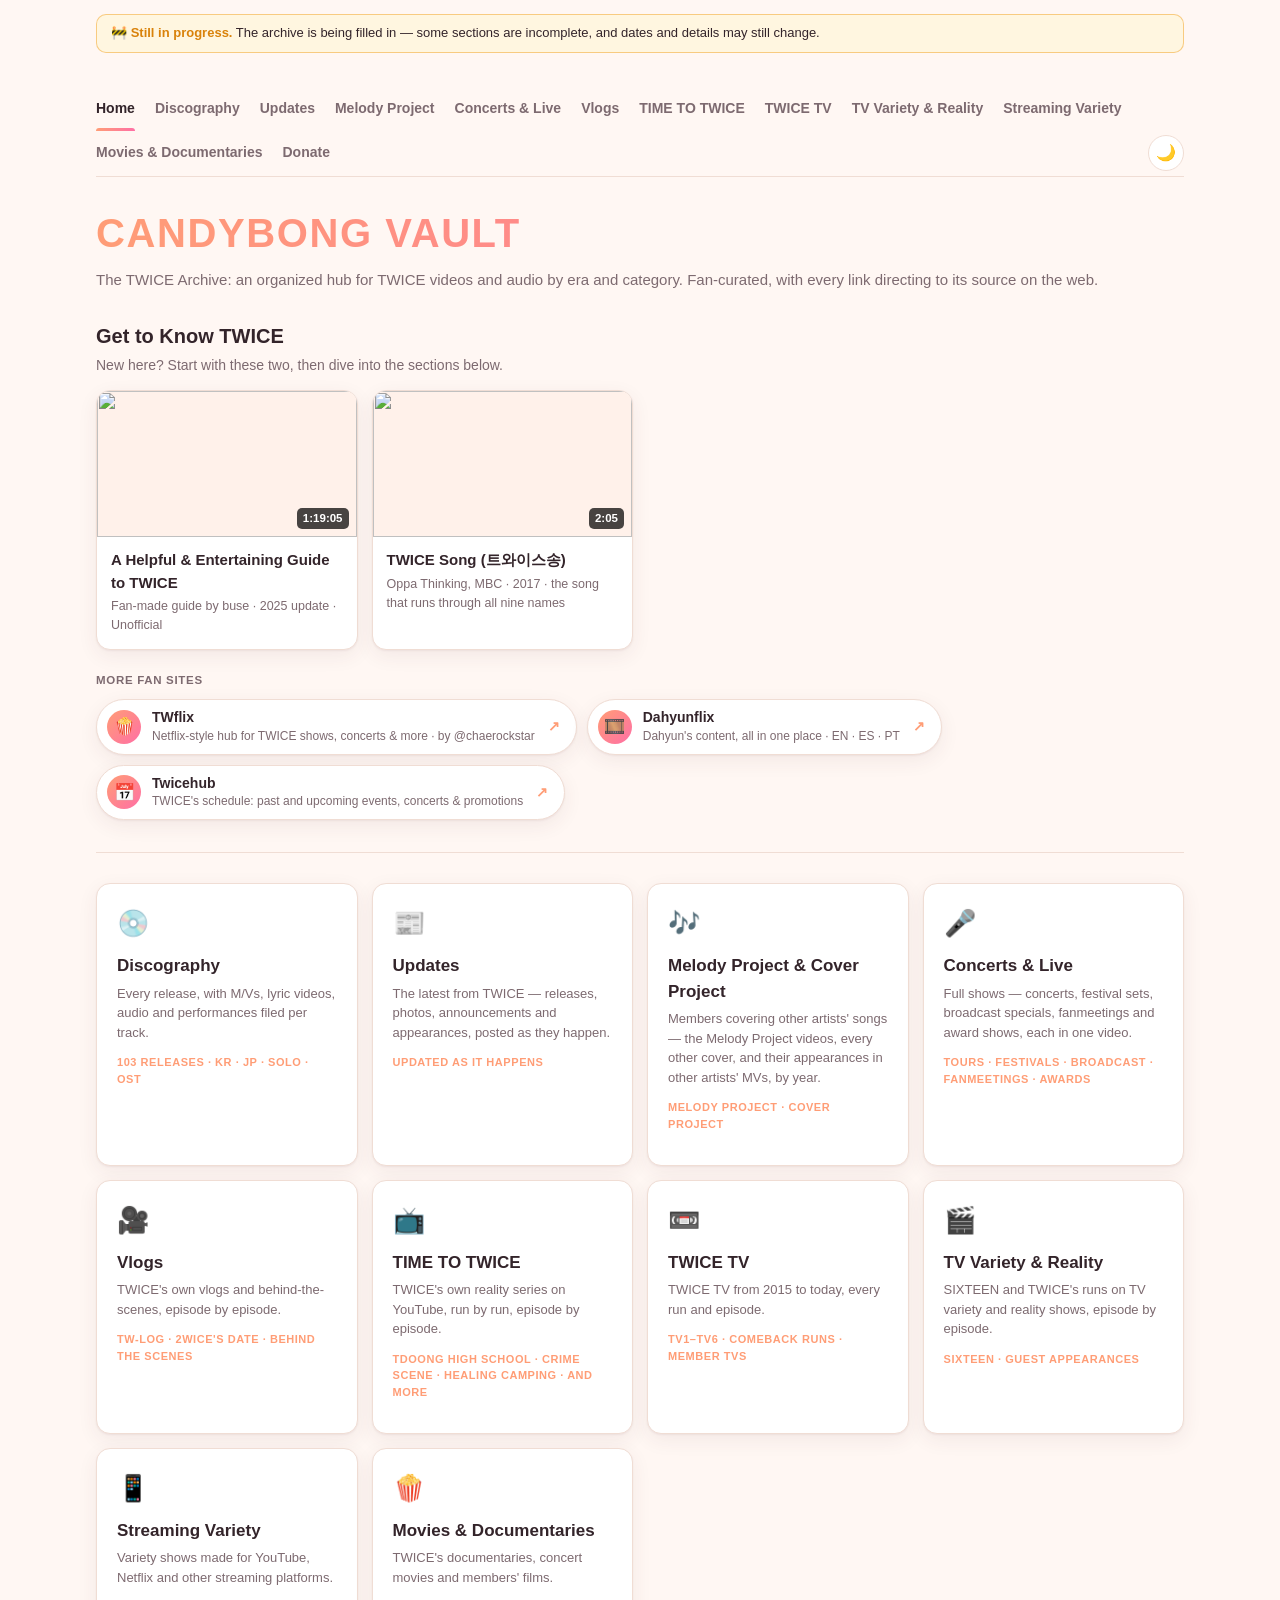
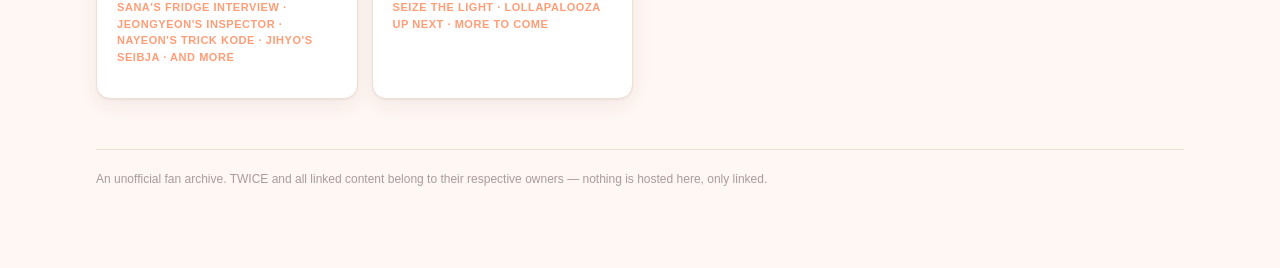
==== commit 699b9c41: "ONE IN A MILL10N, Dahyun's Run to You, You Are the Apple of My Eye and Love Me; TWICE Archive in the" ====
--- a/index.html
+++ b/index.html
@@ -4,14 +4,14 @@
 <meta charset="UTF-8">
 <meta name="viewport" content="width=device-width, initial-scale=1.0">
 <title>Candybong Vault · TWICE Archive</title>
-<meta name="description" content="An organized hub for TWICE videos and audio by era and category. Fan-curated, with every link directing to its source on the web.">
+<meta name="description" content="The TWICE Archive: an organized hub for TWICE videos and audio by era and category. Fan-curated, with every link directing to its source on the web.">
 <!-- Cache busting: bump every ?v= together whenever the CSS, JS or the JSON in
      data/ changes, so a browser can't pair new HTML with a stale script or stale
      data the way GitHub Pages' ten minute cache otherwise allows. The scripts
      pass their own ?v= through to the data file they fetch. -->
-<link rel="icon" type="image/png" href="assets/img/favicon.png?v=258">
-<link rel="apple-touch-icon" href="assets/img/apple-touch-icon.png?v=258">
-<link rel="stylesheet" href="assets/css/style.css?v=258">
+<link rel="icon" type="image/png" href="assets/img/favicon.png?v=270">
+<link rel="apple-touch-icon" href="assets/img/apple-touch-icon.png?v=270">
+<link rel="stylesheet" href="assets/css/style.css?v=270">
 <script>try{var t=localStorage.getItem('twice-archive:theme');if(t==='light'||t==='dark')document.documentElement.setAttribute('data-theme',t)}catch(e){}</script>
 </head>
 <body>
@@ -22,7 +22,7 @@
       <button type="button" class="theme-toggle" id="themeToggle" aria-label="Switch theme">🌙</button>
     </nav>
     <h1 class="site-title">Candybong Vault</h1>
-    <p>An organized hub for TWICE videos and audio by era and category. Fan-curated, with every link directing to its source on the web.</p>
+    <p>The TWICE Archive: an organized hub for TWICE videos and audio by era and category. Fan-curated, with every link directing to its source on the web.</p>
   </header>
 
   <!-- Starting points for someone new to TWICE. Each card links straight to the
@@ -167,7 +167,7 @@
   </footer>
 
 </div>
-<script src="assets/js/theme.js?v=258"></script>
+<script src="assets/js/theme.js?v=270"></script>
 <script>
 /* Watched progress on the Discography card. The discography page leaves its
    totals in localStorage each time it counts them, so the hub can show them
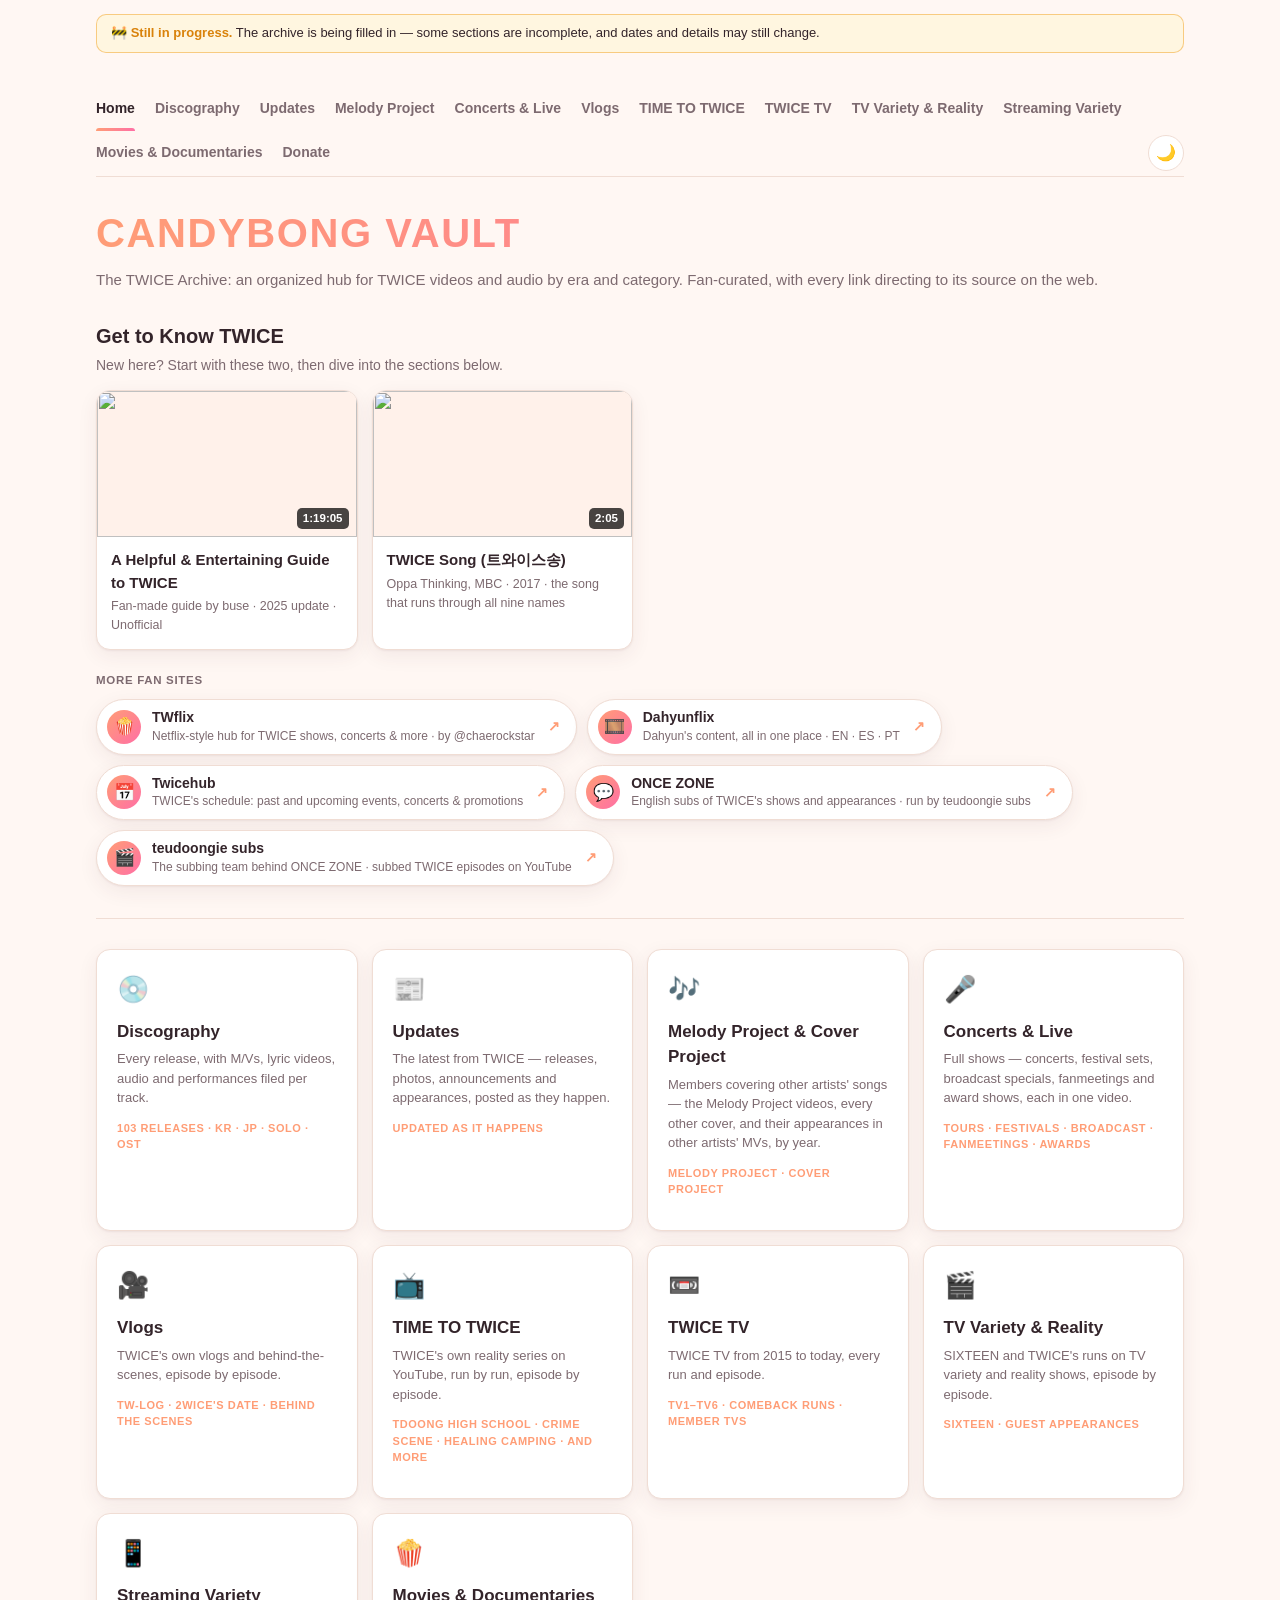
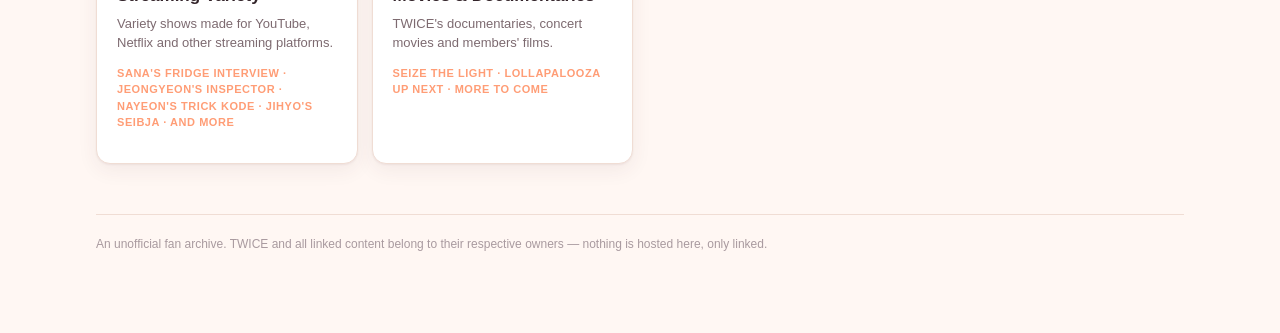
==== commit 6c4d4987: "Fan sites ONCE ZONE & teudoongie subs, Oppa Thinking clips, Chef & My Fridge, TDOONG Entertainment c" ====
--- a/index.html
+++ b/index.html
@@ -9,9 +9,9 @@
      data/ changes, so a browser can't pair new HTML with a stale script or stale
      data the way GitHub Pages' ten minute cache otherwise allows. The scripts
      pass their own ?v= through to the data file they fetch. -->
-<link rel="icon" type="image/png" href="assets/img/favicon.png?v=270">
-<link rel="apple-touch-icon" href="assets/img/apple-touch-icon.png?v=270">
-<link rel="stylesheet" href="assets/css/style.css?v=270">
+<link rel="icon" type="image/png" href="assets/img/favicon.png?v=275">
+<link rel="apple-touch-icon" href="assets/img/apple-touch-icon.png?v=275">
+<link rel="stylesheet" href="assets/css/style.css?v=275">
 <script>try{var t=localStorage.getItem('twice-archive:theme');if(t==='light'||t==='dark')document.documentElement.setAttribute('data-theme',t)}catch(e){}</script>
 </head>
 <body>
@@ -76,6 +76,22 @@
           </span>
           <span class="go" aria-hidden="true">↗</span>
         </a>
+        <a class="site-link" href="https://once.zone/" target="_blank" rel="noopener">
+          <span class="ico">💬</span>
+          <span class="txt">
+            <b>ONCE ZONE</b>
+            <small>English subs of TWICE's shows and appearances · run by teudoongie subs</small>
+          </span>
+          <span class="go" aria-hidden="true">↗</span>
+        </a>
+        <a class="site-link" href="https://www.youtube.com/@teudoongiesubs" target="_blank" rel="noopener">
+          <span class="ico">🎬</span>
+          <span class="txt">
+            <b>teudoongie subs</b>
+            <small>The subbing team behind ONCE ZONE · subbed TWICE episodes on YouTube</small>
+          </span>
+          <span class="go" aria-hidden="true">↗</span>
+        </a>
       </div>
     </div>
   </section>
@@ -167,7 +183,7 @@
   </footer>
 
 </div>
-<script src="assets/js/theme.js?v=270"></script>
+<script src="assets/js/theme.js?v=275"></script>
 <script>
 /* Watched progress on the Discography card. The discography page leaves its
    totals in localStorage each time it counts them, so the hub can show them
--- a/assets/css/style.css
+++ b/assets/css/style.css
@@ -454,6 +454,7 @@
 }
 .season-head h3 { margin: 0; font-size: 15px; }
 .season-head .count { font-size: 12px; color: var(--text-faint); }
+.see-also a { color: var(--accent-ink); font-weight: 600; }
 .season-summary {
   margin: -4px 0 12px; padding-left: 13px; max-width: 70ch;
   font-size: 13px; line-height: 1.5; color: var(--text-soft);
@@ -725,8 +726,9 @@
   transition: transform .15s ease, background .15s ease;
 }
 .vthumb:hover .play { transform: scale(1.12); background: var(--accent); }
+/* z-index 2: the thumbnail <img> is z-index 1 and would otherwise cover it. */
 .vthumb .dur {
-  position: absolute; right: 6px; bottom: 6px;
+  position: absolute; z-index: 2; right: 6px; bottom: 6px;
   font-size: 10.5px; font-weight: 600; color: #fff;
   background: rgba(0,0,0,.75); padding: 1px 5px; border-radius: 3px;
 }
@@ -748,6 +750,22 @@
   border: 1.5px solid #fff;
   box-shadow: 0 2px 8px rgba(0,0,0,.4);
 }
+/* What kind of extra a card is (core.js opts.sticker), top-right so it never
+   meets the must-watch sticker. Dark rather than coloured: it labels, it
+   doesn't celebrate. */
+.vthumb .sticker {
+  position: absolute; z-index: 2; top: 7px; right: 7px;
+  font-size: 10px; font-weight: 700; letter-spacing: .03em;
+  padding: 3px 8px; border-radius: 999px; white-space: nowrap;
+  background: rgba(0,0,0,.78); color: #fff;
+  border: 1px solid rgba(255,255,255,.55);
+}
+/* A behind-the-scenes card sits back a little from the cover it belongs to:
+   a dashed edge and a softer thumbnail until you hover it. */
+.cover-card.bts { border-style: dashed; }
+.cover-card.bts .vthumb img { filter: saturate(.55) brightness(.9); transition: filter .15s ease; }
+.cover-card.bts:hover .vthumb img { filter: none; }
+
 /* On a season heading it sits in line after the title, not over a thumbnail. */
 .season-head .must, .era-head .must { position: static; align-self: center; box-shadow: none; }
 
@@ -1077,3 +1095,17 @@
   /* the h1 paints its gradient through its text; keep that off the icon */
   -webkit-text-fill-color: initial;
 }
+
+/* "Shared by …" under a card's note, crediting a fan copy's uploader (live.js). */
+.live-credit { margin: 4px 0 0; font-size: 12px; color: var(--text-faint); }
+.live-credit a { color: var(--accent-ink); font-weight: 600; text-decoration: none; }
+.live-credit a:hover { text-decoration: underline; }
+
+/* A film poster on a card (core.js "poster"): the whole poster, centred, over
+   a blurred, dimmed copy of itself filling the 16:9 frame. */
+.vthumb img.poster { object-fit: contain; }
+.vthumb .poster-bg {
+  position: absolute; inset: -12px; z-index: 0;
+  background: center / cover no-repeat;
+  filter: blur(14px) brightness(.55);
+}
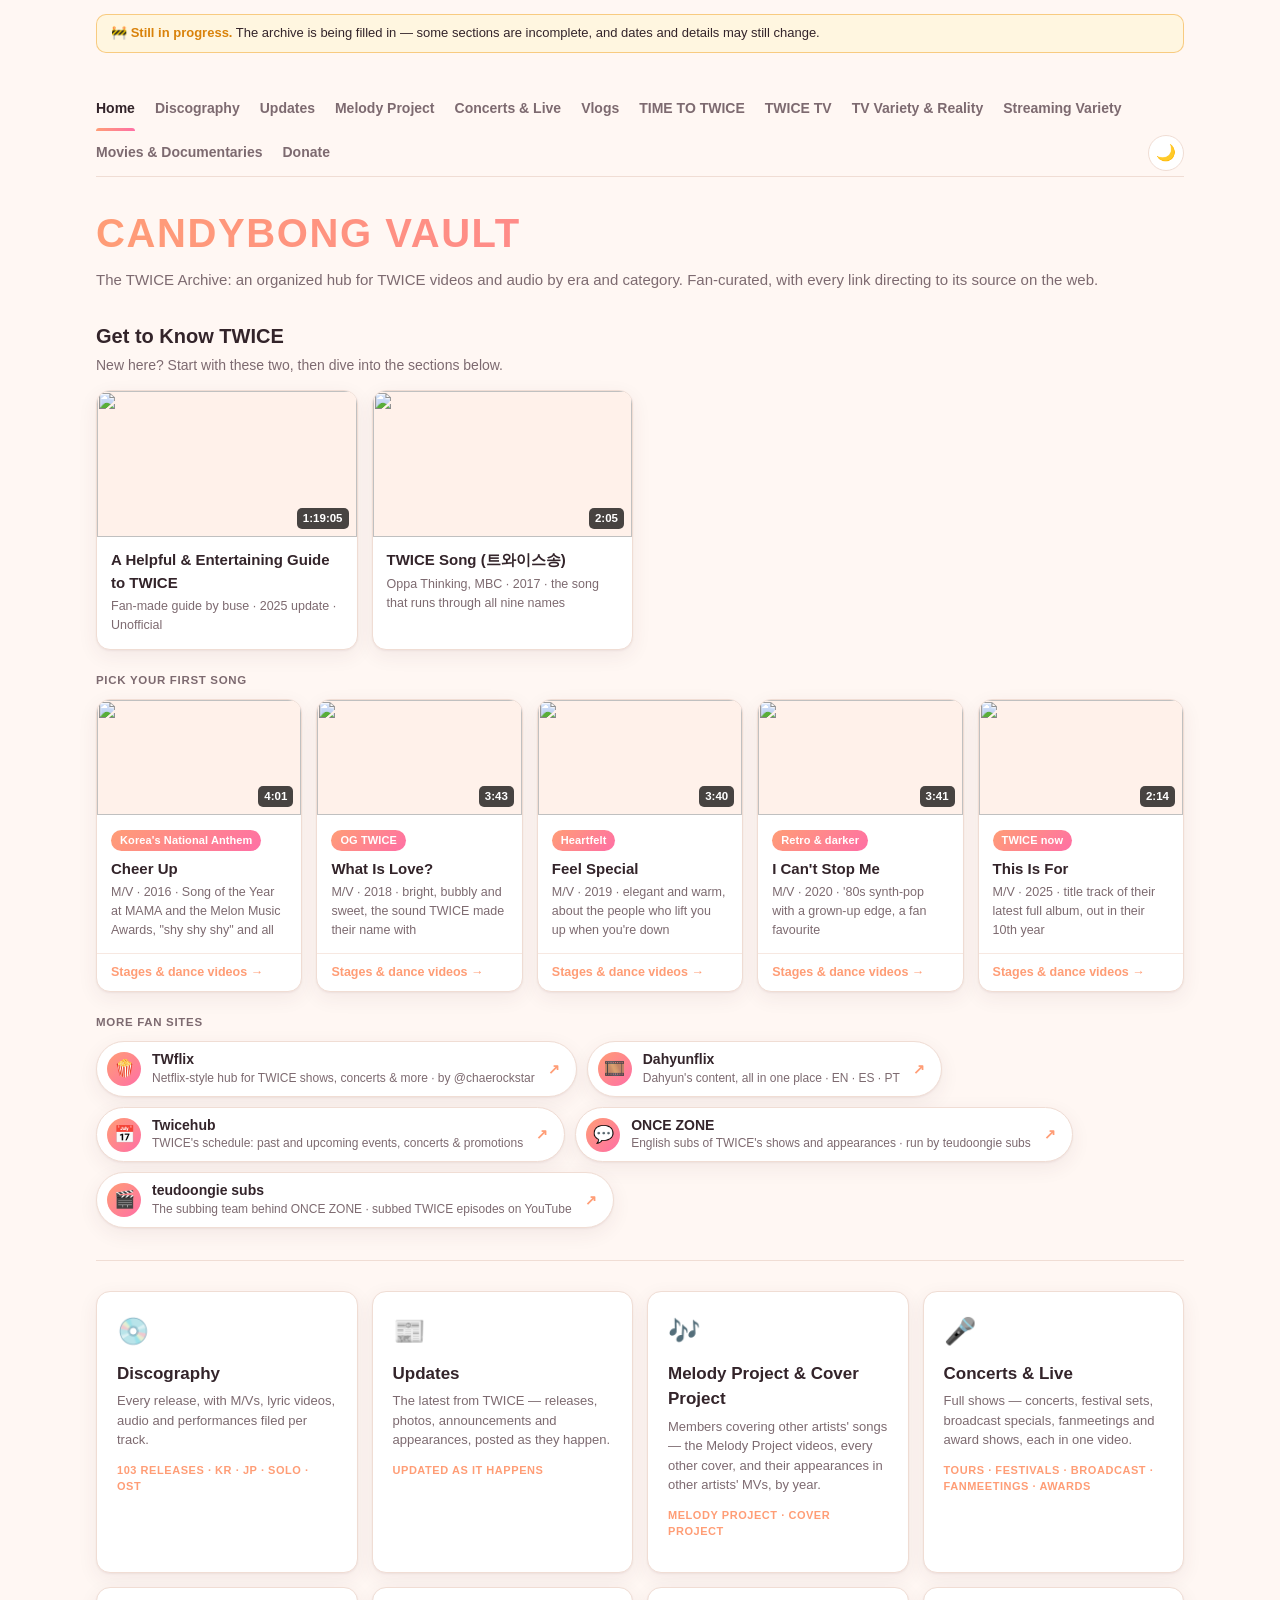
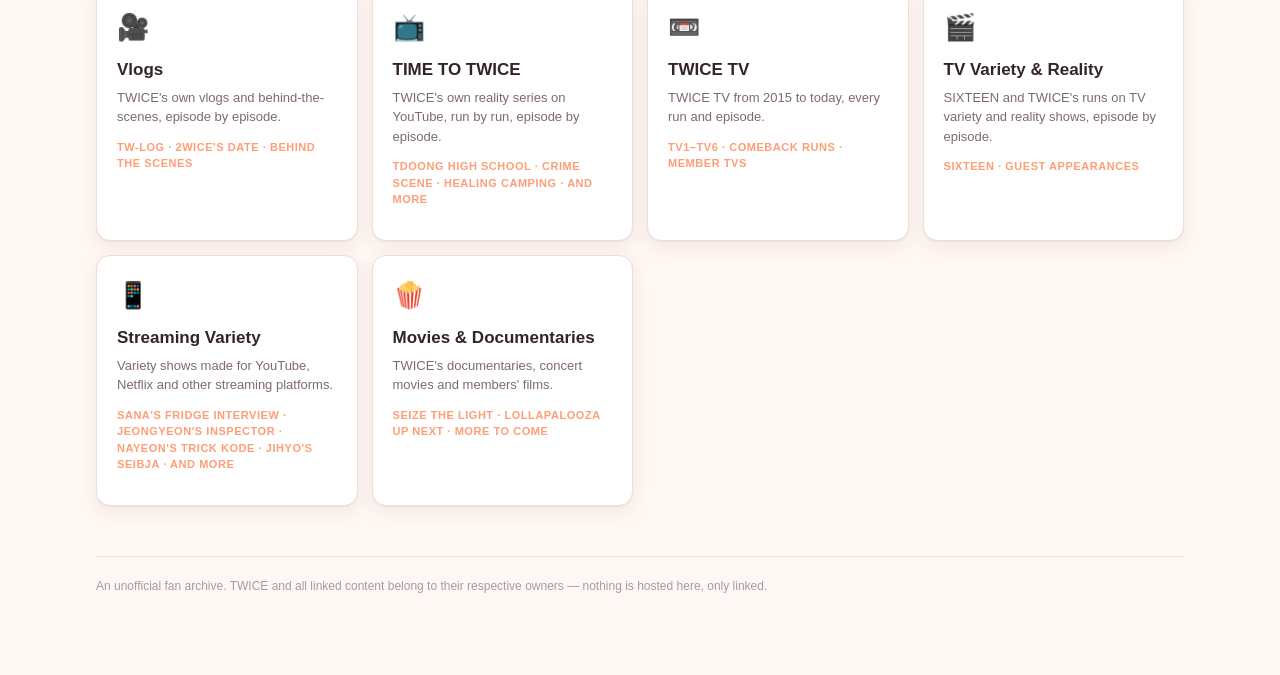
==== commit e8e5e366: "share section feature + home page first song - Homepage: "Pick your first song" row and the intro th" ====
--- a/index.html
+++ b/index.html
@@ -9,9 +9,9 @@
      data/ changes, so a browser can't pair new HTML with a stale script or stale
      data the way GitHub Pages' ten minute cache otherwise allows. The scripts
      pass their own ?v= through to the data file they fetch. -->
-<link rel="icon" type="image/png" href="assets/img/favicon.png?v=275">
-<link rel="apple-touch-icon" href="assets/img/apple-touch-icon.png?v=275">
-<link rel="stylesheet" href="assets/css/style.css?v=275">
+<link rel="icon" type="image/png" href="assets/img/favicon.png?v=281">
+<link rel="apple-touch-icon" href="assets/img/apple-touch-icon.png?v=281">
+<link rel="stylesheet" href="assets/css/style.css?v=281">
 <script>try{var t=localStorage.getItem('twice-archive:theme');if(t==='light'||t==='dark')document.documentElement.setAttribute('data-theme',t)}catch(e){}</script>
 </head>
 <body>
@@ -47,6 +47,70 @@
       </a>
     </div>
 
+    <!-- First songs, one per taste. The tag says who the pick is for; the
+         thumbnail opens the M/V and the link under it opens the release in the
+         Discography. Copy an <article class="pick-card"> to add another. -->
+    <div class="intro-picks">
+      <h3>Pick your first song</h3>
+      <div class="intro-grid">
+        <article class="intro-card pick-card">
+          <a class="pick-main" href="https://www.youtube.com/watch?v=c7rCyll5AeY" target="_blank" rel="noopener">
+            <span class="thumb"><img src="https://i.ytimg.com/vi/c7rCyll5AeY/hqdefault.jpg" alt="" loading="lazy"><i>4:01</i></span>
+            <span class="body">
+              <span class="pick-for">Korea's National Anthem</span>
+              <b>Cheer Up</b>
+              <small>M/V · 2016 · Song of the Year at MAMA and the Melon Music Awards, "shy shy shy" and all</small>
+            </span>
+          </a>
+          <a class="pick-more" href="discography.html#page-two">Stages &amp; dance videos →</a>
+        </article>
+        <article class="intro-card pick-card">
+          <a class="pick-main" href="https://www.youtube.com/watch?v=i0p1bmr0EmE" target="_blank" rel="noopener">
+            <span class="thumb"><img src="https://i.ytimg.com/vi/i0p1bmr0EmE/hqdefault.jpg" alt="" loading="lazy"><i>3:43</i></span>
+            <span class="body">
+              <span class="pick-for">OG TWICE</span>
+              <b>What Is Love?</b>
+              <small>M/V · 2018 · bright, bubbly and sweet, the sound TWICE made their name with</small>
+            </span>
+          </a>
+          <a class="pick-more" href="discography.html#what-is-love">Stages &amp; dance videos →</a>
+        </article>
+        <article class="intro-card pick-card">
+          <a class="pick-main" href="https://www.youtube.com/watch?v=3ymwOvzhwHs" target="_blank" rel="noopener">
+            <span class="thumb"><img src="https://i.ytimg.com/vi/3ymwOvzhwHs/hqdefault.jpg" alt="" loading="lazy"><i>3:40</i></span>
+            <span class="body">
+              <span class="pick-for">Heartfelt</span>
+              <b>Feel Special</b>
+              <small>M/V · 2019 · elegant and warm, about the people who lift you up when you're down</small>
+            </span>
+          </a>
+          <a class="pick-more" href="discography.html#feel-special">Stages &amp; dance videos →</a>
+        </article>
+        <article class="intro-card pick-card">
+          <a class="pick-main" href="https://www.youtube.com/watch?v=CM4CkVFmTds" target="_blank" rel="noopener">
+            <span class="thumb"><img src="https://i.ytimg.com/vi/CM4CkVFmTds/hqdefault.jpg" alt="" loading="lazy"><i>3:41</i></span>
+            <span class="body">
+              <span class="pick-for">Retro &amp; darker</span>
+              <b>I Can't Stop Me</b>
+              <small>M/V · 2020 · '80s synth-pop with a grown-up edge, a fan favourite</small>
+            </span>
+          </a>
+          <a class="pick-more" href="discography.html#eyes-wide-open">Stages &amp; dance videos →</a>
+        </article>
+        <article class="intro-card pick-card">
+          <a class="pick-main" href="https://www.youtube.com/watch?v=eHHQaoEW30Q" target="_blank" rel="noopener">
+            <span class="thumb"><img src="https://i.ytimg.com/vi/eHHQaoEW30Q/hqdefault.jpg" alt="" loading="lazy"><i>2:14</i></span>
+            <span class="body">
+              <span class="pick-for">TWICE now</span>
+              <b>This Is For</b>
+              <small>M/V · 2025 · title track of their latest full album, out in their 10th year</small>
+            </span>
+          </a>
+          <a class="pick-more" href="discography.html#this-is-for">Stages &amp; dance videos →</a>
+        </article>
+      </div>
+    </div>
+
     <!-- Other fan-made sites worth a visit. Add another <a class="site-link">
          to the row to list one more. -->
     <div class="intro-sites">
@@ -183,7 +247,7 @@
   </footer>
 
 </div>
-<script src="assets/js/theme.js?v=275"></script>
+<script src="assets/js/theme.js?v=281"></script>
 <script>
 /* Watched progress on the Discography card. The discography page leaves its
    totals in localStorage each time it counts them, so the hub can show them
--- a/assets/css/style.css
+++ b/assets/css/style.css
@@ -199,7 +199,8 @@
   transition: transform .15s ease, border-color .15s ease;
 }
 .intro-card:hover { transform: translateY(-3px); border-color: var(--accent); }
-.intro-card .thumb { position: relative; display: block; aspect-ratio: 16 / 9; background: var(--surface-2); }
+/* min-height: 0, or a flex column lets the 4:3 YouTube image stretch the box past 16:9. */
+.intro-card .thumb { position: relative; display: block; aspect-ratio: 16 / 9; min-height: 0; overflow: hidden; background: var(--surface-2); }
 .intro-card .thumb img { width: 100%; height: 100%; object-fit: cover; display: block; }
 .intro-card .thumb i {
   position: absolute; right: 8px; bottom: 8px;
@@ -210,8 +211,34 @@
 .intro-card b { display: block; font-size: 15px; margin-bottom: 3px; }
 .intro-card small { display: block; font-size: 12.5px; color: var(--text-soft); }
 
+/* First-song picks: intro cards with a "who it's for" tag over the title and a
+   second link along the bottom, so the card is an <article> holding two links
+   rather than one link itself. */
+.intro-picks { margin-top: 22px; }
+/* Narrower minimum than the cards above, so all five picks share a row on a
+   laptop instead of leaving one on its own. */
+.intro-picks .intro-grid { grid-template-columns: repeat(auto-fill, minmax(196px, 1fr)); }
+.pick-card .pick-main { display: flex; flex-direction: column; flex: 1; text-decoration: none; }
+.pick-card .pick-main:focus-visible,
+.pick-card .pick-more:focus-visible { outline: 2px solid var(--accent); outline-offset: -2px; }
+/* Not in capitals like the other badges: "Korea's National Anthem" in caps
+   is too wide for a card when five share a row. */
+.pick-for {
+  display: inline-block; margin-bottom: 7px; padding: 2px 9px;
+  font-size: 11px; font-weight: 700; letter-spacing: .01em;
+  color: #fff; border-radius: 999px;
+  background: linear-gradient(135deg, var(--accent), var(--accent-2));
+}
+.pick-more {
+  display: block; padding: 9px 14px;
+  font-size: 12.5px; font-weight: 600; text-decoration: none; color: var(--accent-ink);
+  border-top: 1px solid var(--line-soft);
+}
+.pick-more:hover { background: var(--surface-2); }
+
 /* Other fan sites: a row of pill buttons under the intro cards. */
 .intro-sites { margin-top: 22px; }
+.intro-picks h3,
 .intro-sites h3 {
   margin: 0 0 10px; font-size: 11.5px; font-weight: 700;
   text-transform: uppercase; letter-spacing: .06em; color: var(--text-soft);
@@ -454,6 +481,33 @@
 }
 .season-head h3 { margin: 0; font-size: 15px; }
 .season-head .count { font-size: 12px; color: var(--text-faint); }
+
+/* The link button at the end of a series or season heading (core.js
+   shareButton). Once clicked it shows a tick and a "Link copied" tip. */
+.share-btn {
+  position: relative; flex: none; align-self: center;
+  display: grid; place-items: center; width: 26px; height: 26px; padding: 0;
+  color: var(--text-faint); background: transparent;
+  border: 1px solid var(--line); border-radius: 999px; cursor: pointer;
+  transition: color .15s ease, border-color .15s ease;
+}
+.season-head .share-btn { margin-left: auto; }
+.share-btn svg {
+  width: 14px; height: 14px;
+  fill: none; stroke: currentColor; stroke-width: 1.6; stroke-linecap: round; stroke-linejoin: round;
+}
+.share-btn:hover, .share-btn.done { color: var(--accent-ink); border-color: var(--accent); }
+.share-btn:focus-visible { outline: 2px solid var(--accent); outline-offset: 2px; }
+.share-btn.done::after {
+  content: attr(data-tip);
+  position: absolute; right: 0; bottom: calc(100% + 6px);
+  padding: 3px 8px; white-space: nowrap;
+  font-size: 11.5px; font-weight: 600; color: var(--text);
+  background: var(--surface); border: 1px solid var(--line); border-radius: 6px;
+  box-shadow: var(--shadow); pointer-events: none;
+}
+/* A link scrolls its heading to the top; leave a little room above it. */
+[data-anchor] { scroll-margin-top: 14px; }
 .see-also a { color: var(--accent-ink); font-weight: 600; }
 .season-summary {
   margin: -4px 0 12px; padding-left: 13px; max-width: 70ch;
